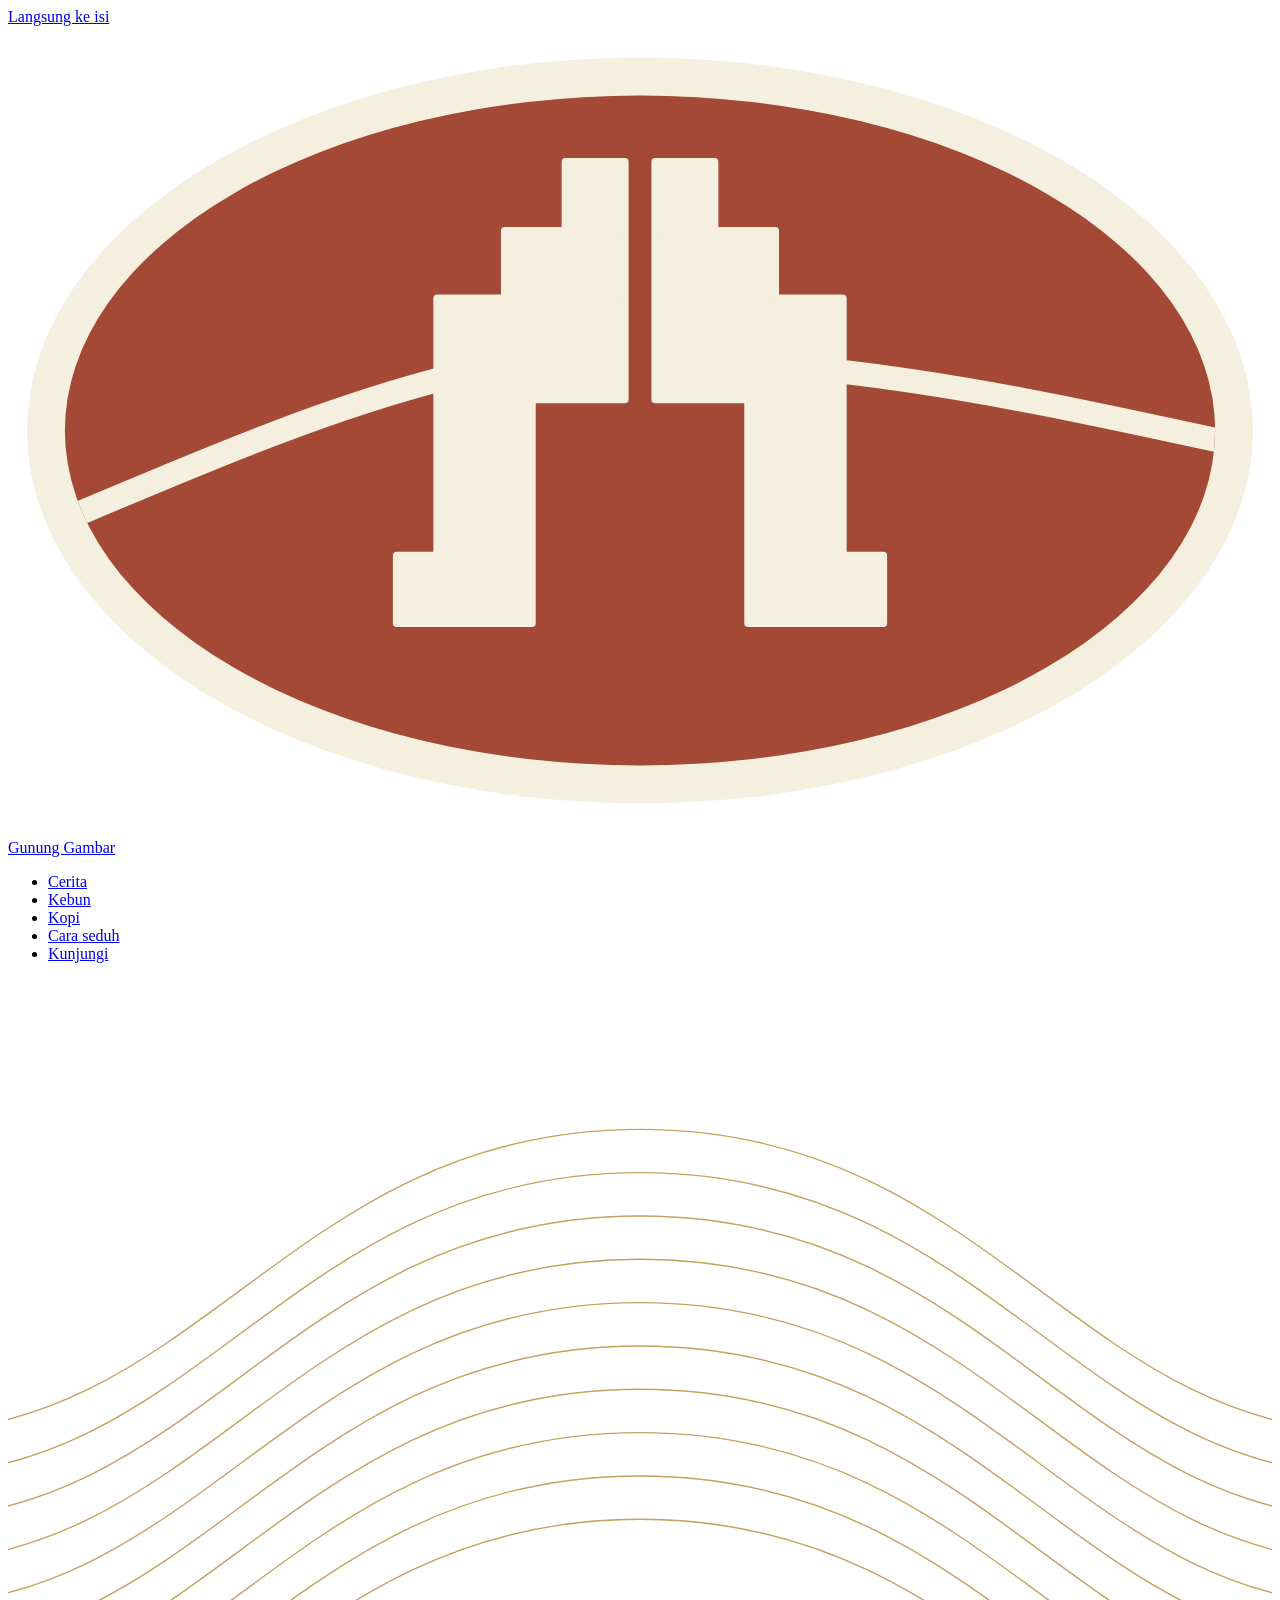
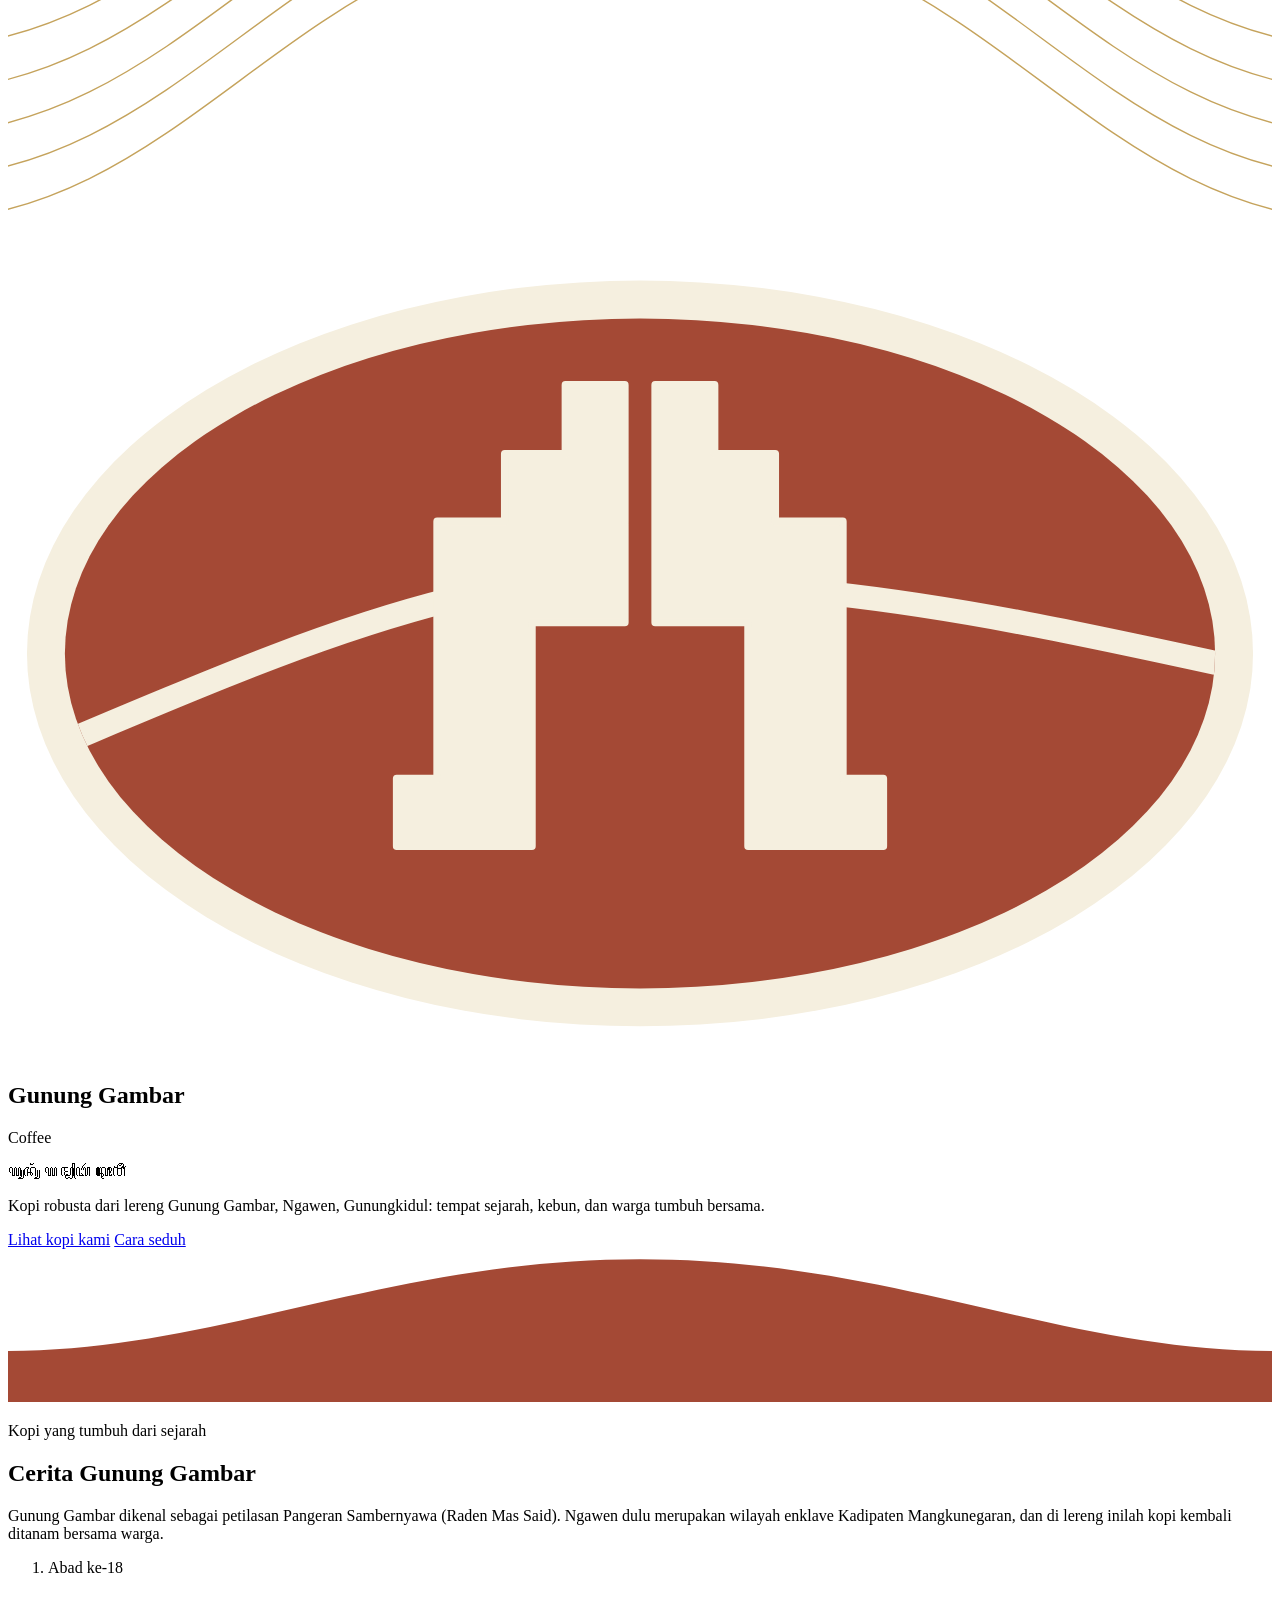
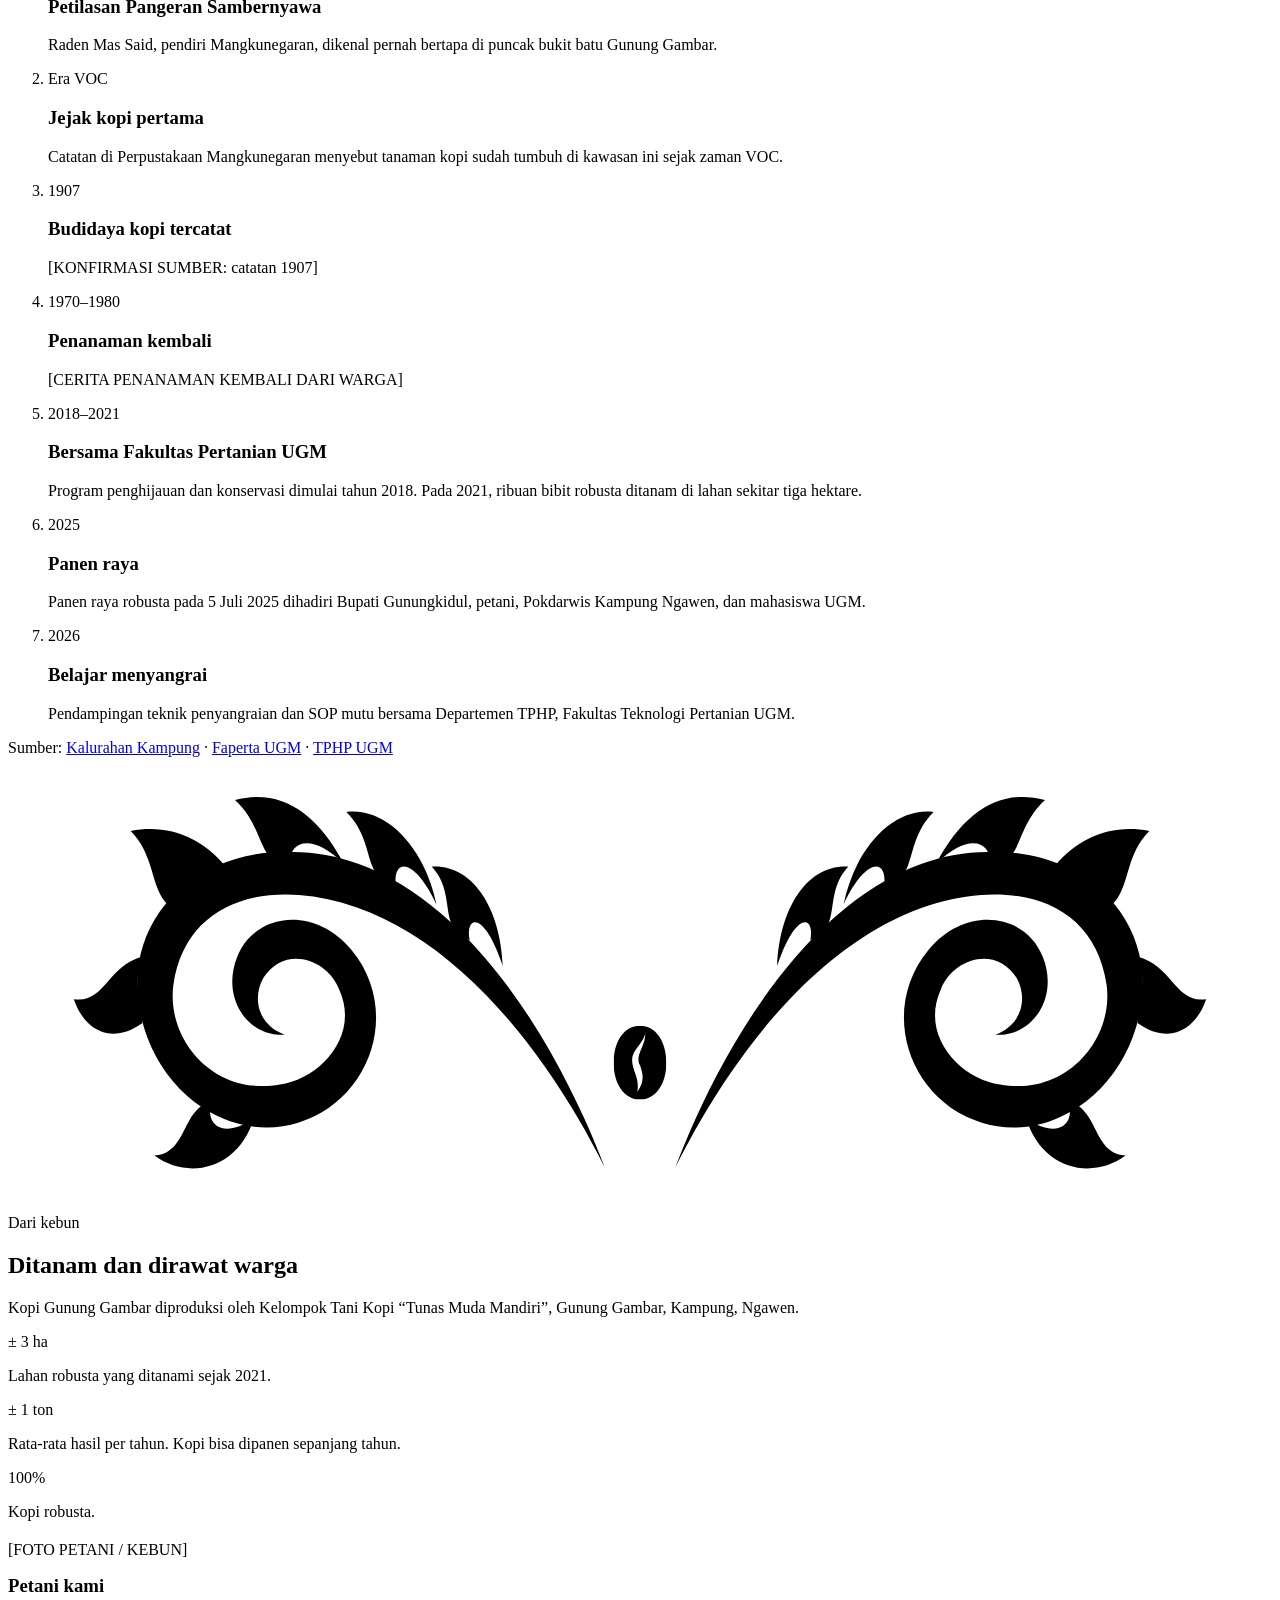
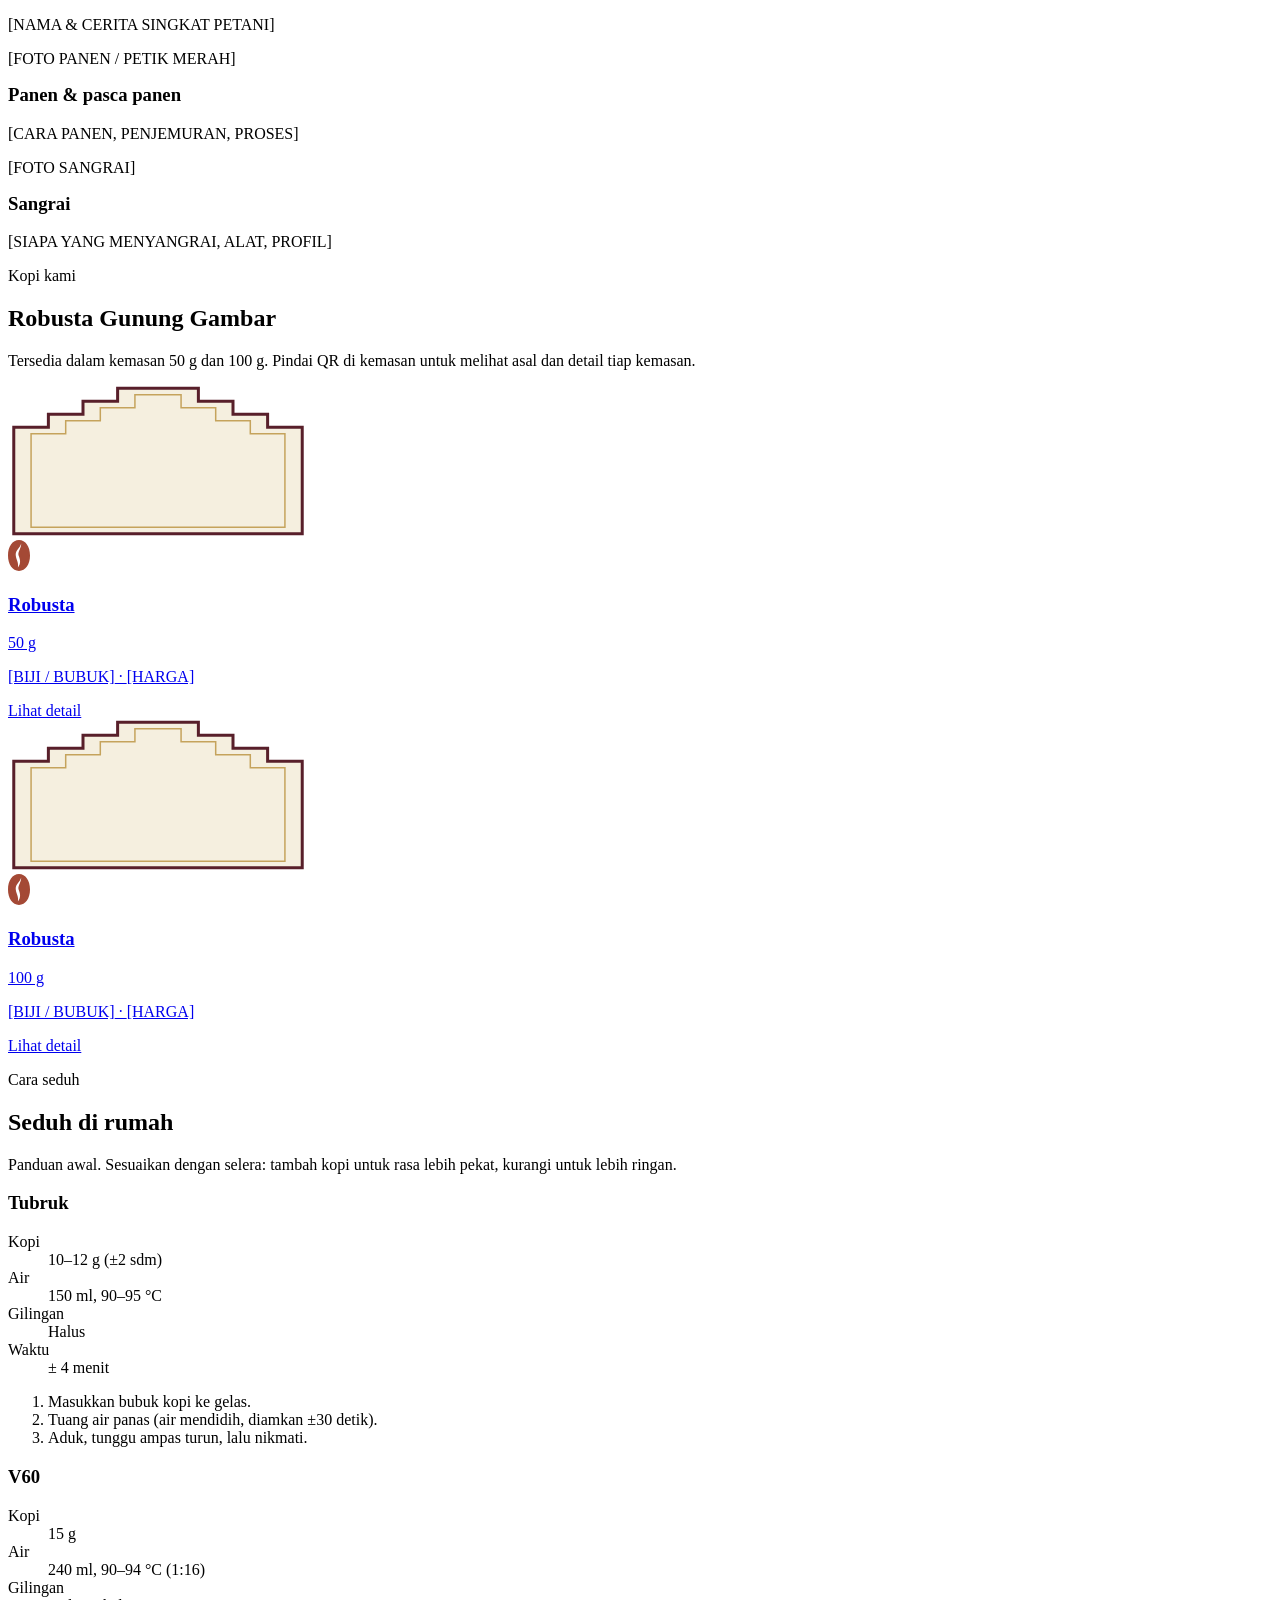
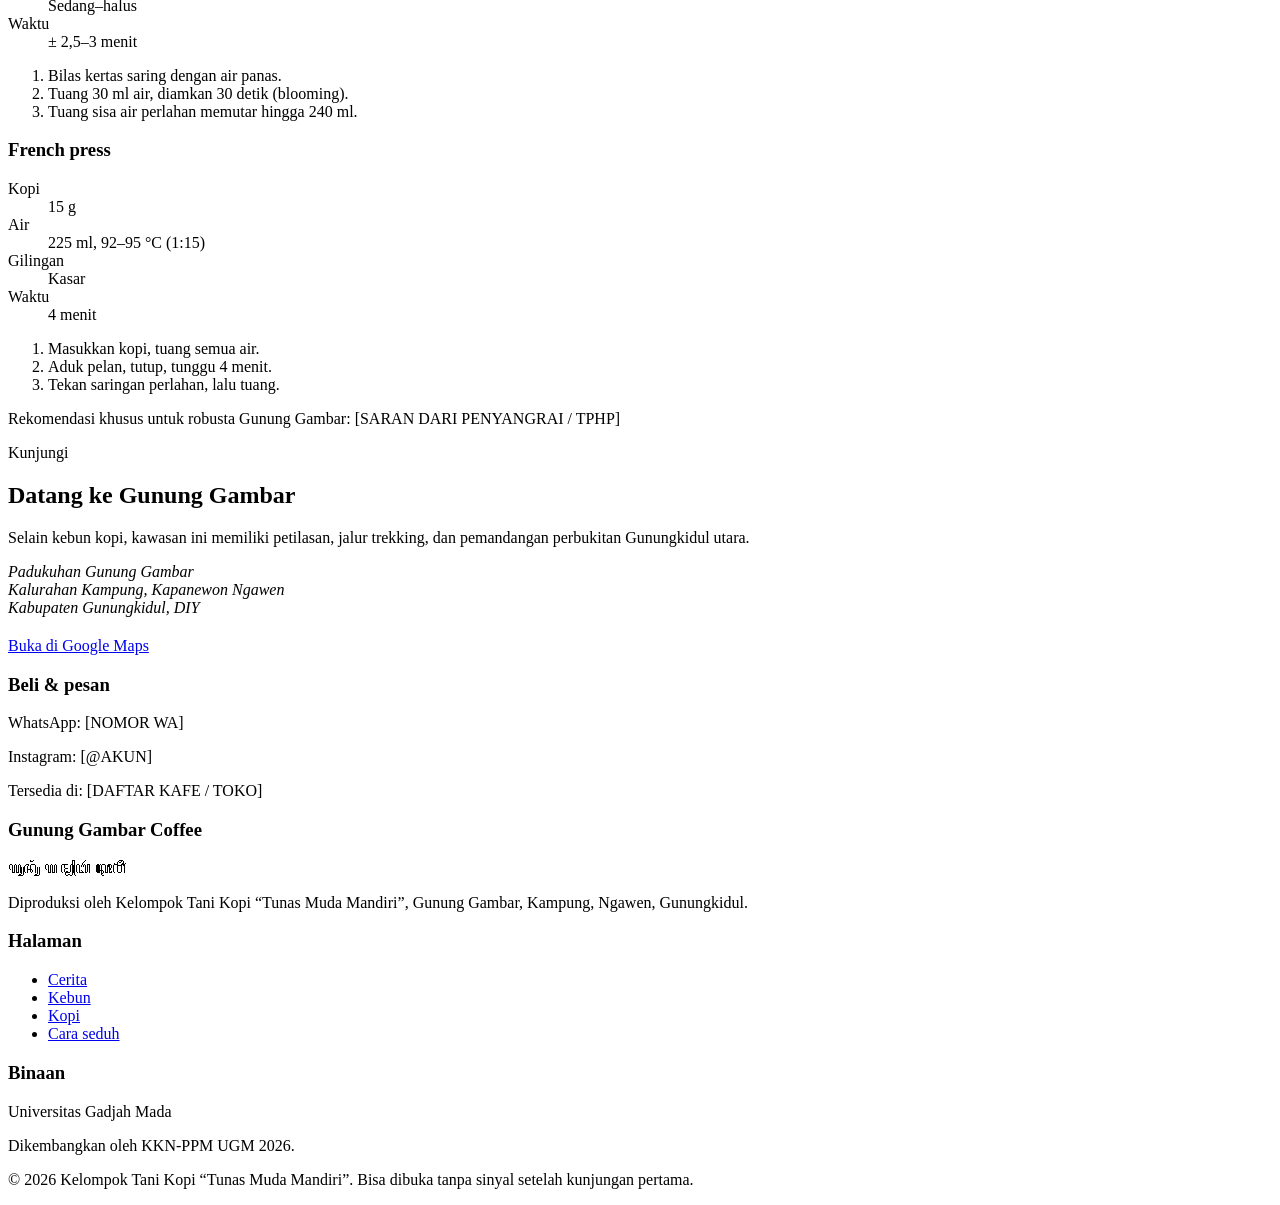
==== index.html @ d9d56305 "Add files via upload" ====
<!DOCTYPE html>
<html lang="id">
<head>
<meta charset="utf-8">
<meta name="viewport" content="width=device-width, initial-scale=1">
<title>Gunung Gambar Coffee — Robusta dari Ngawen, Gunungkidul</title>
<meta name="description" content="Kopi robusta Gunung Gambar dari Kalurahan Kampung, Ngawen, Gunungkidul. Cerita, asal kebun, dan cara seduh.">
<meta name="theme-color" content="#581F2A">
<link rel="manifest" href="manifest.webmanifest">
<link rel="preconnect" href="https://fonts.googleapis.com">
<link rel="preconnect" href="https://fonts.gstatic.com" crossorigin>
<link rel="stylesheet" href="https://fonts.googleapis.com/css2?family=Cormorant+Garamond:wght@500;600&amp;display=swap">
<link rel="stylesheet" href="https://fonts.googleapis.com/css2?family=Noto+Sans+Javanese&amp;display=swap&amp;text=%EA%A6%92%EA%A6%B8%EA%A6%A4%EA%A6%B8%EA%A6%81%20%EA%A6%92%EA%A6%A9%EA%A7%80%EA%A6%A7%EA%A6%82%20%EA%A6%8F%EA%A6%BA%EA%A6%B4%EA%A6%A5%EA%A6%B3%EA%A6%B6">
<link rel="stylesheet" href="assets/style.css">
</head>
<body>
<a class="lewati" href="#isi">Langsung ke isi</a>

<!-- Ikon & ornamen (dari file Figma "Gunung Gambar") -->
<svg width="0" height="0" style="position:absolute" aria-hidden="true">
  <defs>
    <clipPath id="klip-biji"><ellipse cx="100" cy="64" rx="91" ry="53"/></clipPath>
  </defs>
  <!-- Logo: biji kopi bata + dua gapura (Majapahit & Mataram) + siluet puncak -->
  <symbol id="logo" viewBox="0 0 200 128">
    <ellipse cx="100" cy="64" rx="97" ry="59" fill="var(--mark-halo,#F5EFDF)"/>
    <ellipse cx="100" cy="64" rx="91" ry="53" fill="#A44935"/>
    <g clip-path="url(#klip-biji)" fill="none" stroke="#F5EFDF" stroke-width="3.8" stroke-linecap="round">
      <path d="M2,81 C26,71 48,61 70,55.5"/>
      <path d="M130,54.5 C153,57 175,62 198,67"/>
    </g>
    <g fill="#F5EFDF" stroke="#F5EFDF" stroke-width="1.2" stroke-linejoin="round">
      <path d="M88.2,21.5H97.6V59.1H82.9V94.5H61.5V83.8H67.9V43.1H78.6V32.4H88.2Z"/>
      <path d="M111.8,21.5H102.4V59.1H117.1V94.5H138.5V83.8H132.1V43.1H121.4V32.4H111.8Z"/>
    </g>
  </symbol>
  <!-- Biji kopi kecil -->
  <symbol id="biji" viewBox="0 0 20 28">
    <path fill="currentColor" fill-rule="evenodd" d="M10 0C16 0 20 6 20 14C20 22 16 28 10 28C4 28 0 22 0 14C0 6 4 0 10 0ZM12 3C11 7 7 9 7 13C7 17 10 20 9 25C12 21 11 18 10 15C8 11 12 8 12 3Z"/>
  </symbol>
  <!-- Ornamen sulur (motif4), dipakai kiri & kanan -->
  <symbol id="sulur" viewBox="0 70 230 160">
    <path fill="currentColor" d="M226.6 219.8C206.8 167.6 166.3 102.8 111.4 100.1C73.6 97.4 46.6 122.6 49.3 154.1C52 188.3 82.6 211.7 110.5 202.7C138.4 193.7 149.2 159.5 130.3 137C115.9 119.9 93.4 123.5 87.1 139.7C80.8 155 90.7 170.3 105.1 169.4C95.2 165.8 92.5 155.9 97 147.8C105.1 135.2 121.3 140.6 125.8 152.3C133.9 170.3 117.7 186.5 103.3 188.3C78.1 192.8 60.1 171.2 62.8 150.5C66.4 125.3 86.2 114.5 110.5 116.3C157.3 119.9 198.7 164 226.6 219.8Z"/>
    <path fill="currentColor" d="M51.1 164.9C38.5 173.9 28.6 166.7 25 155.9C36.7 157.7 37.6 143.3 51.1 139.7C47.5 148.7 50.2 155.9 51.1 164.9Z"/>
    <path fill="currentColor" d="M89.8 116.3C80.8 99.2 66.4 88.4 46.6 92C57.4 102.8 52.9 117.2 64.6 122.6C66.4 111.8 77.2 109.1 89.8 116.3Z"/>
    <path fill="currentColor" d="M127.6 104.6C116.8 83.9 102.4 75.8 86.2 80.3C97.9 91.1 94.3 103.7 106.9 106.4C106 94.7 115.9 92.9 127.6 104.6Z"/>
    <path fill="currentColor" d="M162.7 119.9C158.2 98.3 143.8 83 128.5 84.8C140.2 96.5 133.9 110 147.4 113.6C145.6 102.8 153.7 101 162.7 119.9Z"/>
    <path fill="currentColor" d="M187.9 143.3C187 120.8 176.2 104.6 160.9 105.5C170.8 116.3 162.7 128.9 175.3 133.4C173.5 124.4 180.7 121.7 187.9 143.3Z"/>
    <path fill="currentColor" d="M93.4 200.9C88 219.8 69.1 225.2 55.6 215.3C68.2 214.4 65.5 198.2 77.2 194.6C74.5 204.5 82.6 209 93.4 200.9Z"/>
  </symbol>
  <!-- Bingkai gapura (frame "Label") -->
  <symbol id="gapura" viewBox="216 156 208 276" preserveAspectRatio="none">
    <path d="M220 428V232H244V208H268V184H292V160H348V184H372V208H396V232H420V428H220Z" fill="#F5EFDF" stroke="#581F2A" stroke-width="3" vector-effect="non-scaling-stroke"/>
    <path d="M232 416V244H256V220H280V196H304V172H336V196H360V220H384V244H408V416H232Z" fill="none" stroke="#C5A35C" stroke-width="1.5" vector-effect="non-scaling-stroke"/>
  </symbol>
  <!-- Tanaman kopi (new logo5) -->
  <symbol id="tanaman" viewBox="225 155 190 240">
    <g fill="none" stroke="#A44935" stroke-width="5.4" stroke-linecap="round" stroke-linejoin="round">
      <path d="M320 325.8C316.8 282.6 323.2 239.4 320 187.6"/>
      <path d="M304.9 211.4L320 223.2L335.1 211.4M301.6 266.4L320 279.4L338.4 266.4M309.2 244.8L320 252.4L330.8 244.8M309.2 304.2L320 311.8L330.8 304.2"/>
      <path d="M307 213.5C276.8 215.7 256.3 194.1 258.4 164.9C286.5 167.1 310.3 184.4 307 213.5ZM307 213.5C294.1 199.5 280 184.4 269.2 176.8"/>
      <path d="M333 213.5C330.8 185.4 352.4 167.1 381.6 164.9C383.7 193 364.3 215.7 333 213.5ZM333 213.5C345.9 199.5 360 184.4 370.8 176.8"/>
      <path d="M303.8 268.6C272.5 281.6 242.2 260 232.5 227.6C266 224.3 297.3 237.3 303.8 268.6ZM303.8 268.6C283.3 253.5 262.8 241.6 246.6 236.2"/>
      <path d="M336.2 268.6C342.7 237.3 372.9 225.4 407.5 228.6C396.7 261 367.5 281.6 336.2 268.6ZM336.2 268.6C356.7 253.5 377.2 242.7 393.4 237.3"/>
      <path d="M320 326C320 355 344 374 365 357C388 338 374 310 354 315C340 319 341 337 354 335"/>
    </g>
    <g fill="none" stroke="#581F2A" stroke-width="5.4">
      <circle cx="300.6" cy="237.3" r="10.8"/><circle cx="339.4" cy="237.3" r="10.8"/><circle cx="299.5" cy="296.7" r="11.9"/><circle cx="340.5" cy="296.7" r="11.9"/>
    </g>
    <path d="M327 350C301 352 287 368 284 386C302 377 325 381 332 365C320 371 315 361 327 350Z" fill="#A44935"/>
  </symbol>
</svg>

<header class="kepala">
  <div class="wadah">
    <a class="merek" href="#beranda" aria-label="Gunung Gambar Coffee, ke beranda">
      <svg viewBox="0 0 200 128" aria-hidden="true"><use href="#logo"/></svg>
      <span>Gunung Gambar</span>
    </a>
    <nav aria-label="Menu utama">
      <ul class="menu">
        <li><a href="#cerita">Cerita</a></li>
        <li><a href="#kebun">Kebun</a></li>
        <li><a href="#kopi">Kopi</a></li>
        <li><a href="#seduh">Cara seduh</a></li>
        <li><a href="#kunjungi">Kunjungi</a></li>
      </ul>
    </nav>
  </div>
</header>

<main id="isi">

<!-- ================= BERANDA ================= -->
<section class="hero" id="beranda" aria-labelledby="judul-utama">
  <svg class="kontur" viewBox="0 0 496 340" preserveAspectRatio="none" aria-hidden="true">
    <g fill="none" stroke="#C5A35C" stroke-width="1.4" stroke-linecap="round" vector-effect="non-scaling-stroke">
      <path d="M-40 178C76 178 111 59 248 59C385 59 420 178 536 178" vector-effect="non-scaling-stroke"/>
      <path d="M-40 195C76 195 111 76 248 76C385 76 420 195 536 195" vector-effect="non-scaling-stroke"/>
      <path d="M-40 212C76 212 111 93 248 93C385 93 420 212 536 212" vector-effect="non-scaling-stroke"/>
      <path d="M-40 229C76 229 111 110 248 110C385 110 420 229 536 229" vector-effect="non-scaling-stroke"/>
      <path d="M-40 246C76 246 111 127 248 127C385 127 420 246 536 246" vector-effect="non-scaling-stroke"/>
      <path d="M-40 263C76 263 111 144 248 144C385 144 420 263 536 263" vector-effect="non-scaling-stroke"/>
      <path d="M-40 280C76 280 111 161 248 161C385 161 420 280 536 280" vector-effect="non-scaling-stroke"/>
      <path d="M-40 297C76 297 111 178 248 178C385 178 420 297 536 297" vector-effect="non-scaling-stroke"/>
      <path d="M-40 314C76 314 111 195 248 195C385 195 420 314 536 314" vector-effect="non-scaling-stroke"/>
      <path d="M-40 331C76 331 111 212 248 212C385 212 420 331 536 331" vector-effect="non-scaling-stroke"/>
    </g>
  </svg>
  <div class="wadah">
    <svg class="logo-besar" viewBox="0 0 200 128" role="img" aria-label="Logo Gunung Gambar: biji kopi dengan dua gapura"><use href="#logo"/></svg>
    <h1 id="judul-utama">Gunung Gambar</h1>
    <p class="sub">Coffee</p>
    <p class="aksara" lang="jv">ꦒꦸꦤꦸꦁ ꦒꦩ꧀ꦧꦂ ꦏꦺꦴꦥ꦳ꦶ</p>
    <p class="tagline">Kopi robusta dari lereng Gunung Gambar, Ngawen, Gunungkidul: tempat sejarah, kebun, dan warga tumbuh bersama.</p>
    <div class="tombol-baris">
      <a class="tombol utama" href="#kopi">Lihat kopi kami</a>
      <a class="tombol garis" href="#seduh">Cara seduh</a>
    </div>
  </div>
  <svg class="bukit" viewBox="0 0 496 60" preserveAspectRatio="none" aria-hidden="true"><path d="M0 60V40C82 40 150 4 248 4C346 4 414 40 496 40V60Z" fill="#A44935"/></svg>
</section>
<div class="pita-bata" aria-hidden="true"></div>

<!-- ================= CERITA ================= -->
<section class="bagian" id="cerita" aria-labelledby="judul-cerita">
  <div class="wadah">
    <div class="pembuka">
      <p class="label-kecil">Kopi yang tumbuh dari sejarah</p>
      <h2 id="judul-cerita">Cerita Gunung Gambar</h2>
      <p>Gunung Gambar dikenal sebagai petilasan Pangeran Sambernyawa (Raden Mas Said). Ngawen dulu merupakan wilayah enklave Kadipaten Mangkunegaran, dan di lereng inilah kopi kembali ditanam bersama warga.</p>
    </div>
    <ol class="linimasa">
      <li>
        <span class="tahun">Abad ke-18</span>
        <div><h3>Petilasan Pangeran Sambernyawa</h3>
        <p>Raden Mas Said, pendiri Mangkunegaran, dikenal pernah bertapa di puncak bukit batu Gunung Gambar.</p></div>
      </li>
      <li>
        <span class="tahun">Era VOC</span>
        <div><h3>Jejak kopi pertama</h3>
        <p>Catatan di Perpustakaan Mangkunegaran menyebut tanaman kopi sudah tumbuh di kawasan ini sejak zaman VOC.</p></div>
      </li>
      <li>
        <span class="tahun">1907</span>
        <div><h3>Budidaya kopi tercatat</h3>
        <p><span class="isian">[KONFIRMASI SUMBER: catatan 1907]</span></p></div>
      </li>
      <li>
        <span class="tahun">1970–1980</span>
        <div><h3>Penanaman kembali</h3>
        <p><span class="isian">[CERITA PENANAMAN KEMBALI DARI WARGA]</span></p></div>
      </li>
      <li>
        <span class="tahun">2018–2021</span>
        <div><h3>Bersama Fakultas Pertanian UGM</h3>
        <p>Program penghijauan dan konservasi dimulai tahun 2018. Pada 2021, ribuan bibit robusta ditanam di lahan sekitar tiga hektare.</p></div>
      </li>
      <li>
        <span class="tahun">2025</span>
        <div><h3>Panen raya</h3>
        <p>Panen raya robusta pada 5 Juli 2025 dihadiri Bupati Gunungkidul, petani, Pokdarwis Kampung Ngawen, dan mahasiswa UGM.</p></div>
      </li>
      <li>
        <span class="tahun">2026</span>
        <div><h3>Belajar menyangrai</h3>
        <p>Pendampingan teknik penyangraian dan SOP mutu bersama Departemen TPHP, Fakultas Teknologi Pertanian UGM.</p></div>
      </li>
    </ol>
    <p class="sumber">Sumber: <a href="https://desakampung.gunungkidulkab.go.id/first/artikel/1937">Kalurahan Kampung</a> · <a href="https://web.faperta.ugm.ac.id/panen-raya-kopi-robusta-di-gunung-gambar-wujud-nyata-kolaborasi-faperta-ugm-dan-masyarakat/">Faperta UGM</a> · <a href="https://tphp.ugm.ac.id/2026/11/09/tphp-ugm-dampingi-masyarakat-gunung-gambar-optimalkan-mutu-kopi-robusta-melalui-teknik-penyangraian/">TPHP UGM</a></p>
  </div>
</section>

<!-- ================= KEBUN ================= -->
<section class="bagian gelap" id="kebun" aria-labelledby="judul-kebun">
  <div class="wadah">
    <svg class="ornamen tengah" viewBox="0 0 480 160" aria-hidden="true">
      <use href="#sulur" x="0" y="0" width="230" height="160"/>
      <use href="#sulur" transform="translate(480 0) scale(-1 1)" x="0" y="0" width="230" height="160"/>
      <use href="#biji" x="230" y="96" width="20" height="28"/>
    </svg>
    <div class="pembuka">
      <p class="label-kecil">Dari kebun</p>
      <h2 id="judul-kebun">Ditanam dan dirawat warga</h2>
      <p>Kopi Gunung Gambar diproduksi oleh Kelompok Tani Kopi “Tunas Muda Mandiri”, Gunung Gambar, Kampung, Ngawen.</p>
    </div>
    <div class="kisi">
      <div class="kartu">
        <div class="angka">± 3 ha</div>
        <p>Lahan robusta yang ditanami sejak 2021.</p>
      </div>
      <div class="kartu">
        <div class="angka">± 1 ton</div>
        <p>Rata-rata hasil per tahun. Kopi bisa dipanen sepanjang tahun.</p>
      </div>
      <div class="kartu">
        <div class="angka">100%</div>
        <p>Kopi robusta.</p>
      </div>
    </div>
    <div class="kisi" style="margin-top:1.25rem">
      <div class="kartu">
        <div class="foto-kosong">[FOTO PETANI / KEBUN]</div>
        <h3 style="margin-top:1rem">Petani kami</h3>
        <p><span class="isian">[NAMA &amp; CERITA SINGKAT PETANI]</span></p>
      </div>
      <div class="kartu">
        <div class="foto-kosong">[FOTO PANEN / PETIK MERAH]</div>
        <h3 style="margin-top:1rem">Panen &amp; pasca panen</h3>
        <p><span class="isian">[CARA PANEN, PENJEMURAN, PROSES]</span></p>
      </div>
      <div class="kartu">
        <div class="foto-kosong">[FOTO SANGRAI]</div>
        <h3 style="margin-top:1rem">Sangrai</h3>
        <p><span class="isian">[SIAPA YANG MENYANGRAI, ALAT, PROFIL]</span></p>
      </div>
    </div>
  </div>
</section>

<!-- ================= KOPI ================= -->
<section class="bagian" id="kopi" aria-labelledby="judul-kopi">
  <div class="wadah">
    <div class="pembuka">
      <p class="label-kecil">Kopi kami</p>
      <h2 id="judul-kopi">Robusta Gunung Gambar</h2>
      <p>Tersedia dalam kemasan 50 g dan 100 g. Pindai QR di kemasan untuk melihat asal dan detail tiap kemasan.</p>
    </div>
    <div class="produk-kisi">
      <a class="produk" href="produk.html#robusta-50g">
        <svg class="bingkai" aria-hidden="true"><use href="#gapura" width="100%" height="100%"/></svg>
        <div style="position:relative">
          <svg viewBox="0 0 20 28" width="22" height="31" style="margin:0 auto;color:#A44935" aria-hidden="true"><use href="#biji"/></svg>
          <h3>Robusta</h3>
          <div class="berat">50 g</div>
          <p class="ket"><span class="isian">[BIJI / BUBUK]</span> · <span class="isian">[HARGA]</span></p>
          <span class="tombol bata">Lihat detail</span>
        </div>
      </a>
      <a class="produk" href="produk.html#robusta-100g">
        <svg class="bingkai" aria-hidden="true"><use href="#gapura" width="100%" height="100%"/></svg>
        <div style="position:relative">
          <svg viewBox="0 0 20 28" width="22" height="31" style="margin:0 auto;color:#A44935" aria-hidden="true"><use href="#biji"/></svg>
          <h3>Robusta</h3>
          <div class="berat">100 g</div>
          <p class="ket"><span class="isian">[BIJI / BUBUK]</span> · <span class="isian">[HARGA]</span></p>
          <span class="tombol bata">Lihat detail</span>
        </div>
      </a>
    </div>
  </div>
</section>
<div class="pita-bata" aria-hidden="true"></div>

<!-- ================= CARA SEDUH ================= -->
<section class="bagian gelap" id="seduh" aria-labelledby="judul-seduh">
  <div class="wadah">
    <div class="pembuka">
      <p class="label-kecil">Cara seduh</p>
      <h2 id="judul-seduh">Seduh di rumah</h2>
      <p>Panduan awal. Sesuaikan dengan selera: tambah kopi untuk rasa lebih pekat, kurangi untuk lebih ringan.</p>
    </div>
    <div class="seduh">
      <article class="kartu">
        <h3>Tubruk</h3>
        <dl class="resep"><dt>Kopi</dt><dd>10–12 g (±2 sdm)</dd><dt>Air</dt><dd>150 ml, 90–95 °C</dd><dt>Gilingan</dt><dd>Halus</dd><dt>Waktu</dt><dd>± 4 menit</dd></dl>
        <ol><li>Masukkan bubuk kopi ke gelas.</li><li>Tuang air panas (air mendidih, diamkan ±30 detik).</li><li>Aduk, tunggu ampas turun, lalu nikmati.</li></ol>
      </article>
      <article class="kartu">
        <h3>V60</h3>
        <dl class="resep"><dt>Kopi</dt><dd>15 g</dd><dt>Air</dt><dd>240 ml, 90–94 °C (1:16)</dd><dt>Gilingan</dt><dd>Sedang–halus</dd><dt>Waktu</dt><dd>± 2,5–3 menit</dd></dl>
        <ol><li>Bilas kertas saring dengan air panas.</li><li>Tuang 30 ml air, diamkan 30 detik (blooming).</li><li>Tuang sisa air perlahan memutar hingga 240 ml.</li></ol>
      </article>
      <article class="kartu">
        <h3>French press</h3>
        <dl class="resep"><dt>Kopi</dt><dd>15 g</dd><dt>Air</dt><dd>225 ml, 92–95 °C (1:15)</dd><dt>Gilingan</dt><dd>Kasar</dd><dt>Waktu</dt><dd>4 menit</dd></dl>
        <ol><li>Masukkan kopi, tuang semua air.</li><li>Aduk pelan, tutup, tunggu 4 menit.</li><li>Tekan saringan perlahan, lalu tuang.</li></ol>
      </article>
    </div>
    <p class="catatan">Rekomendasi khusus untuk robusta Gunung Gambar: <span class="isian">[SARAN DARI PENYANGRAI / TPHP]</span></p>
  </div>
</section>

<!-- ================= KUNJUNGI ================= -->
<section class="bagian krem2" id="kunjungi" aria-labelledby="judul-kunjungi">
  <div class="wadah dua-kolom">
    <div>
      <p class="label-kecil">Kunjungi</p>
      <h2 id="judul-kunjungi">Datang ke Gunung Gambar</h2>
      <p>Selain kebun kopi, kawasan ini memiliki petilasan, jalur trekking, dan pemandangan perbukitan Gunungkidul utara.</p>
      <address class="alamat">
        Padukuhan Gunung Gambar<br>
        Kalurahan Kampung, Kapanewon Ngawen<br>
        Kabupaten Gunungkidul, DIY
      </address>
      <p style="margin-top:1.25rem"><a class="tombol bata" href="https://www.google.com/maps/search/?api=1&amp;query=-7.821304,110.671714">Buka di Google Maps</a></p>
    </div>
    <div class="kartu">
      <h3>Beli &amp; pesan</h3>
      <p>WhatsApp: <span class="isian">[NOMOR WA]</span></p>
      <p>Instagram: <span class="isian">[@AKUN]</span></p>
      <p>Tersedia di: <span class="isian">[DAFTAR KAFE / TOKO]</span></p>
    </div>
  </div>
</section>

</main>

<footer class="kaki">
  <div class="wadah">
    <div>
      <h3>Gunung Gambar Coffee</h3>
      <p class="aksara" lang="jv" style="font-size:1rem;margin:0">ꦒꦸꦤꦸꦁ ꦒꦩ꧀ꦧꦂ ꦏꦺꦴꦥ꦳ꦶ</p>
      <p>Diproduksi oleh Kelompok Tani Kopi “Tunas Muda Mandiri”, Gunung Gambar, Kampung, Ngawen, Gunungkidul.</p>
    </div>
    <div>
      <h3>Halaman</h3>
      <ul>
        <li><a href="#cerita">Cerita</a></li>
        <li><a href="#kebun">Kebun</a></li>
        <li><a href="#kopi">Kopi</a></li>
        <li><a href="#seduh">Cara seduh</a></li>
      </ul>
    </div>
    <div>
      <h3>Binaan</h3>
      <p>Universitas Gadjah Mada</p>
      <p>Dikembangkan oleh KKN-PPM UGM 2026.</p>
    </div>
    <p class="bawah">© 2026 Kelompok Tani Kopi “Tunas Muda Mandiri”. Bisa dibuka tanpa sinyal setelah kunjungan pertama.</p>
  </div>
</footer>

<script src="assets/app.js" defer></script>
</body>
</html>
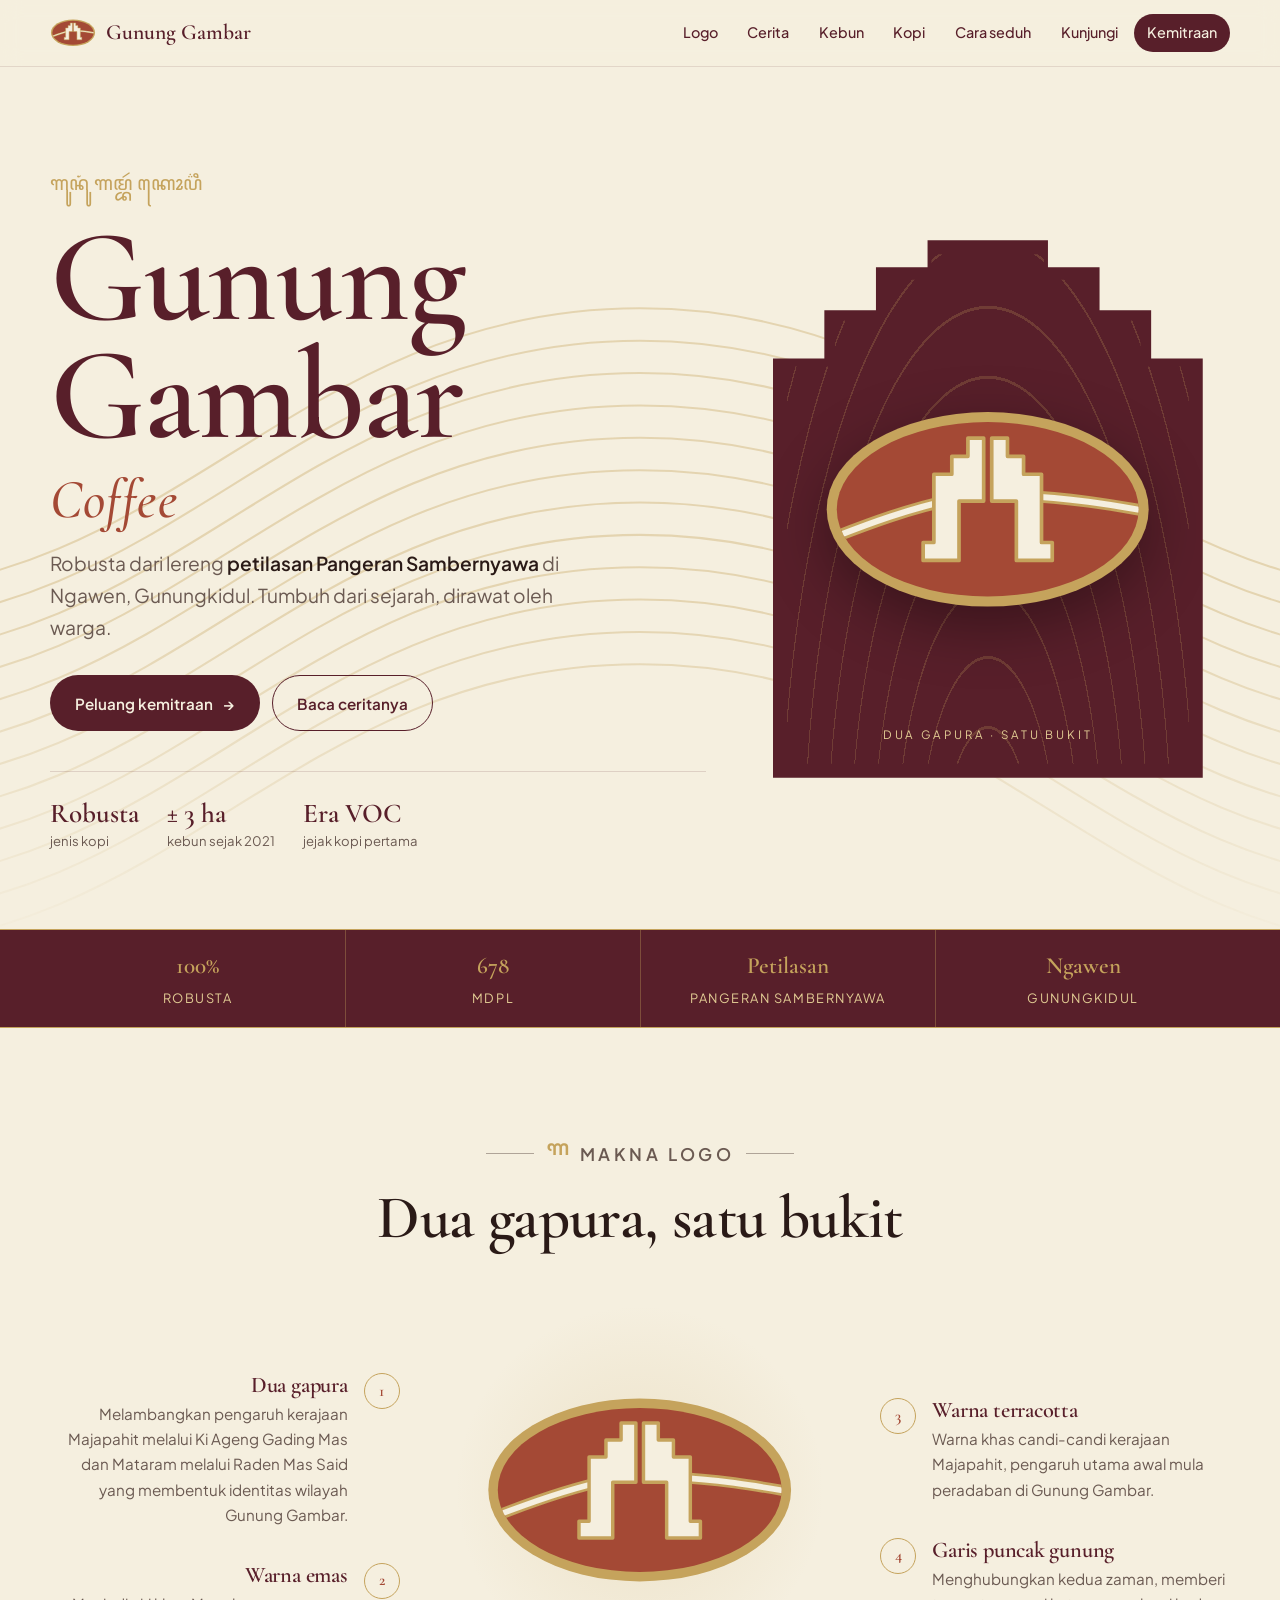
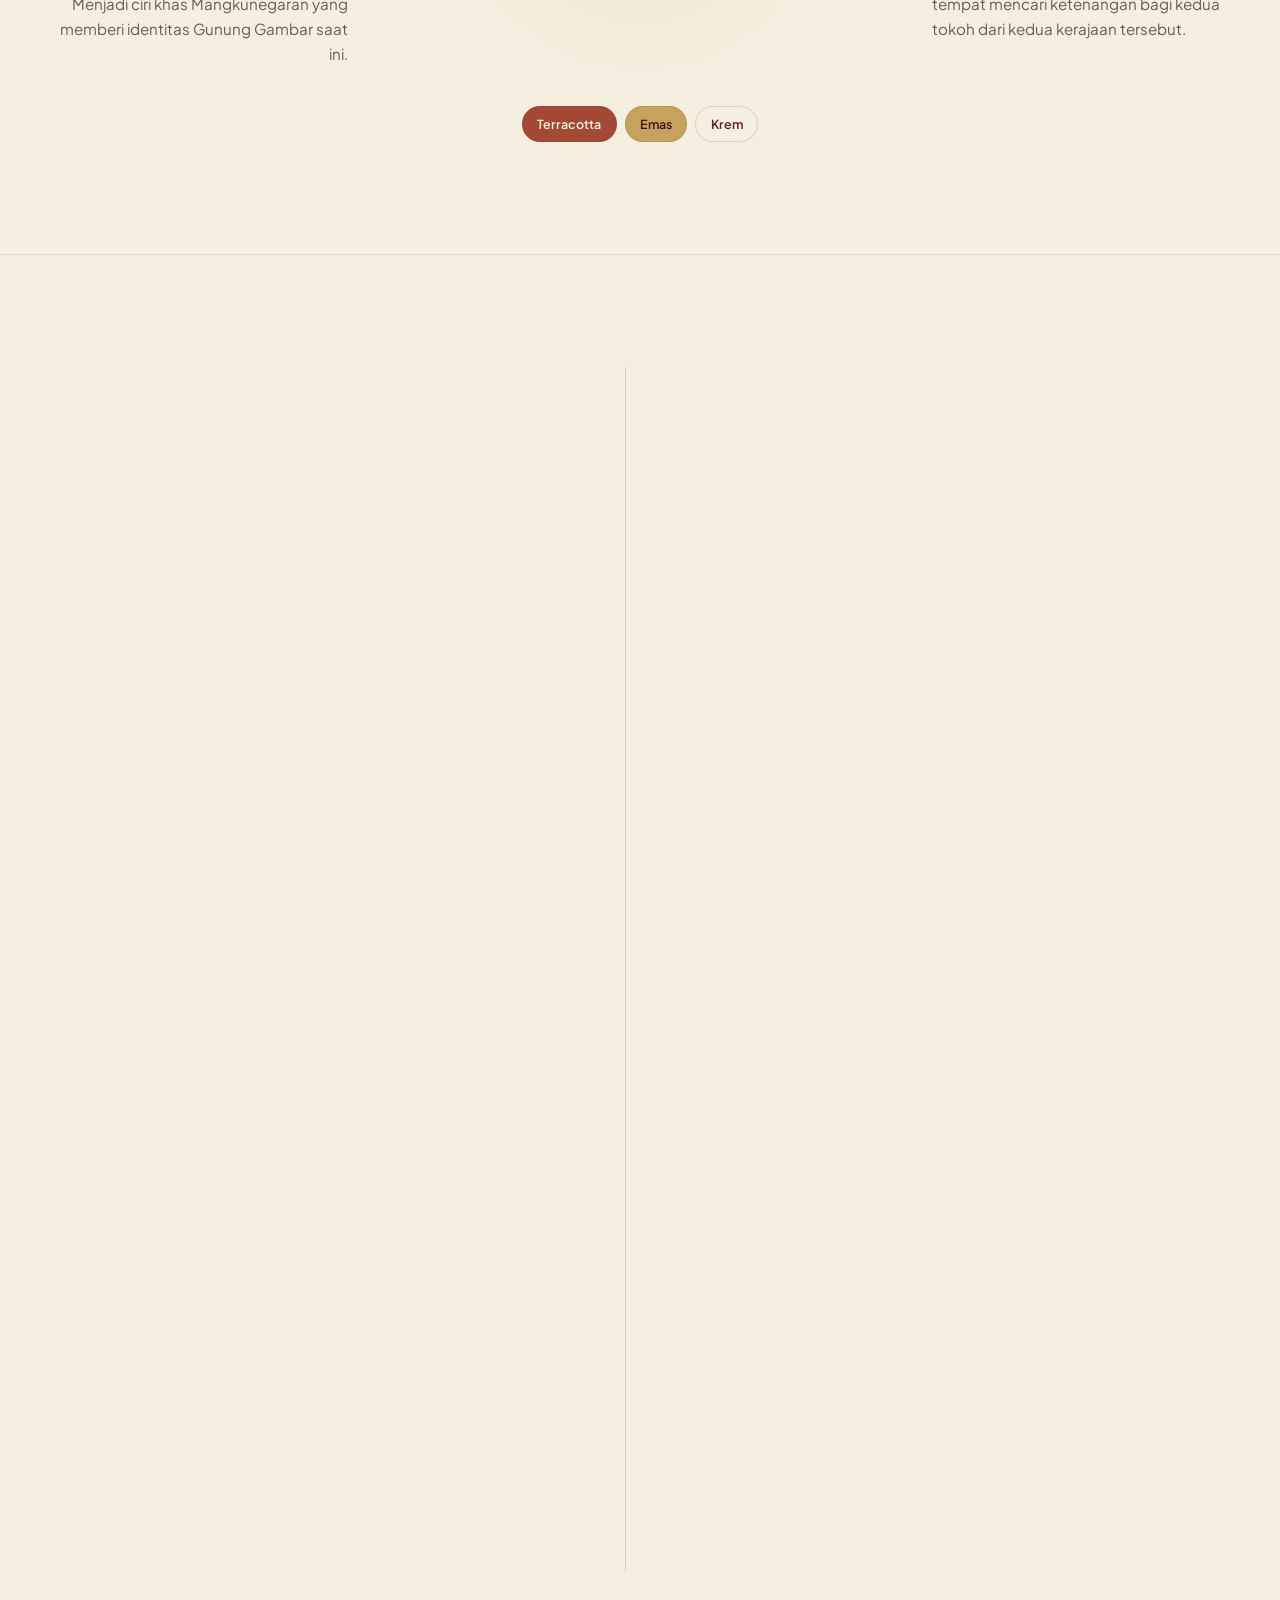
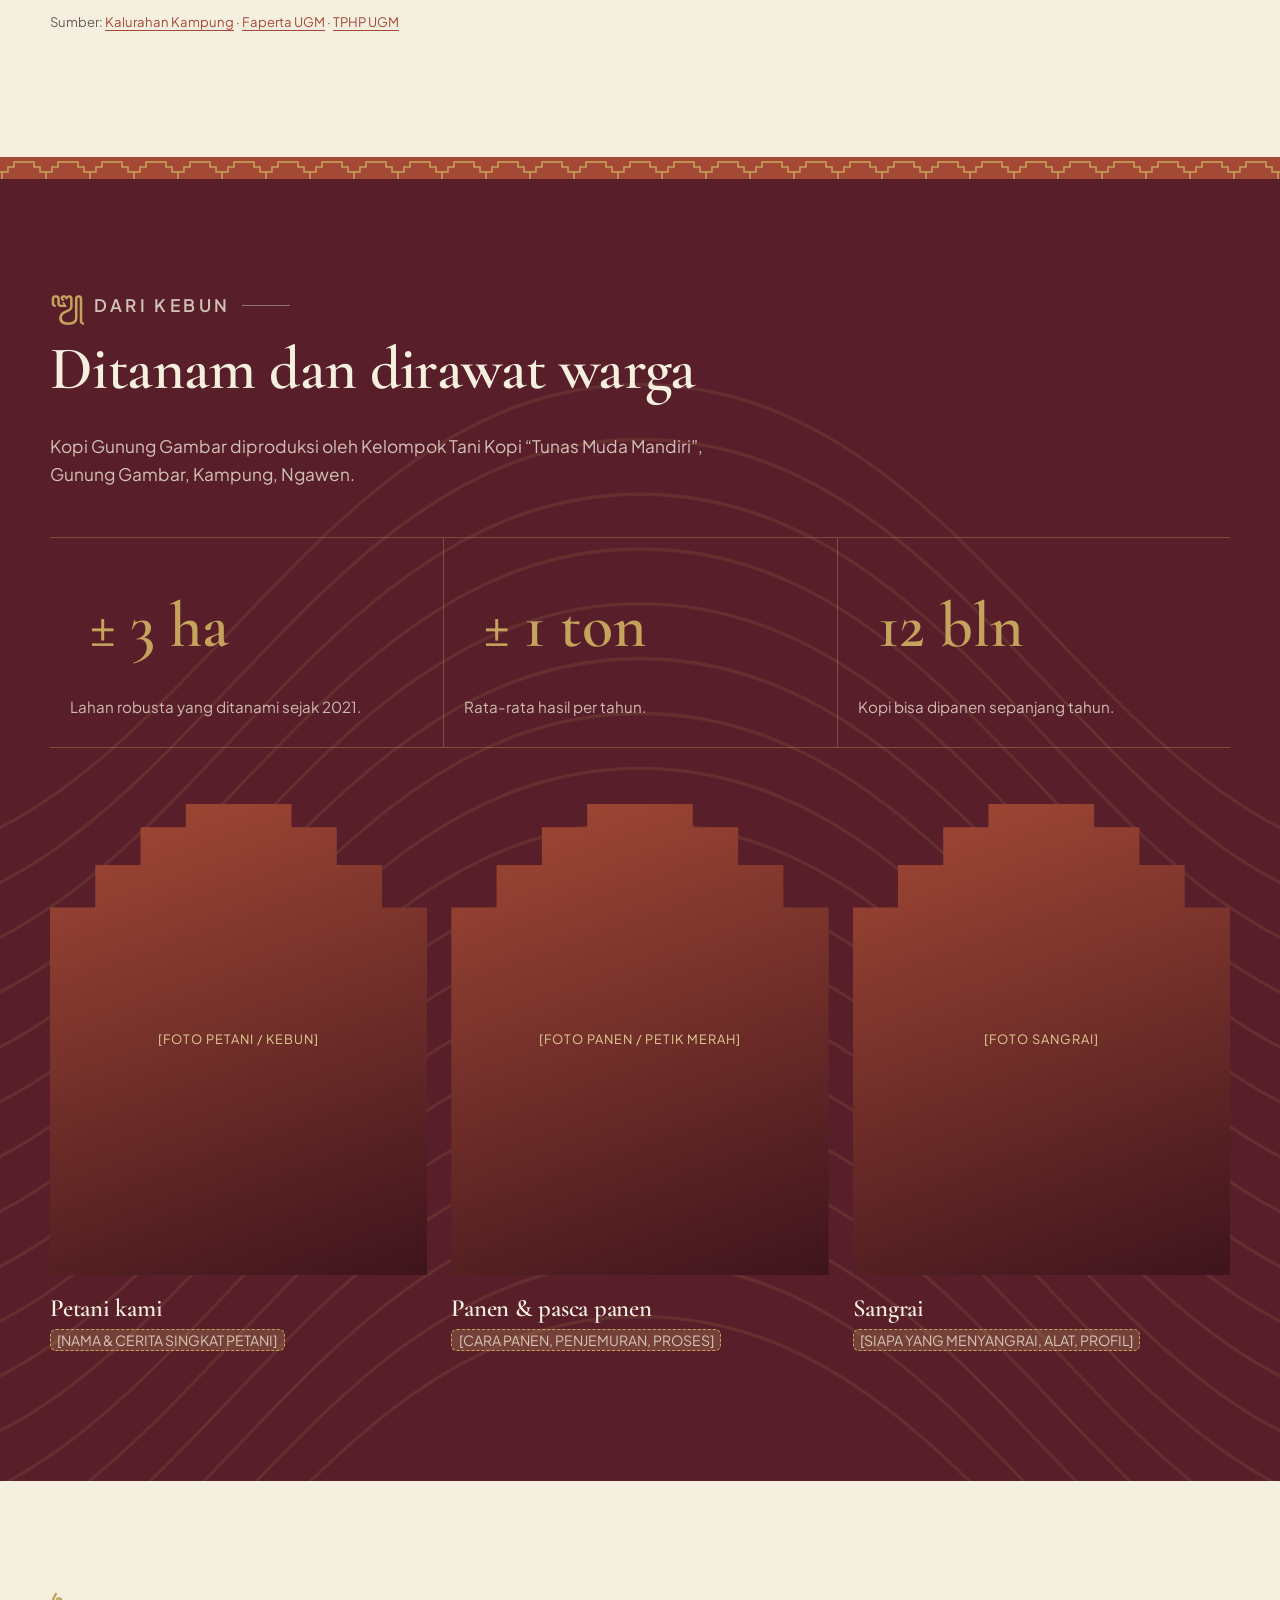
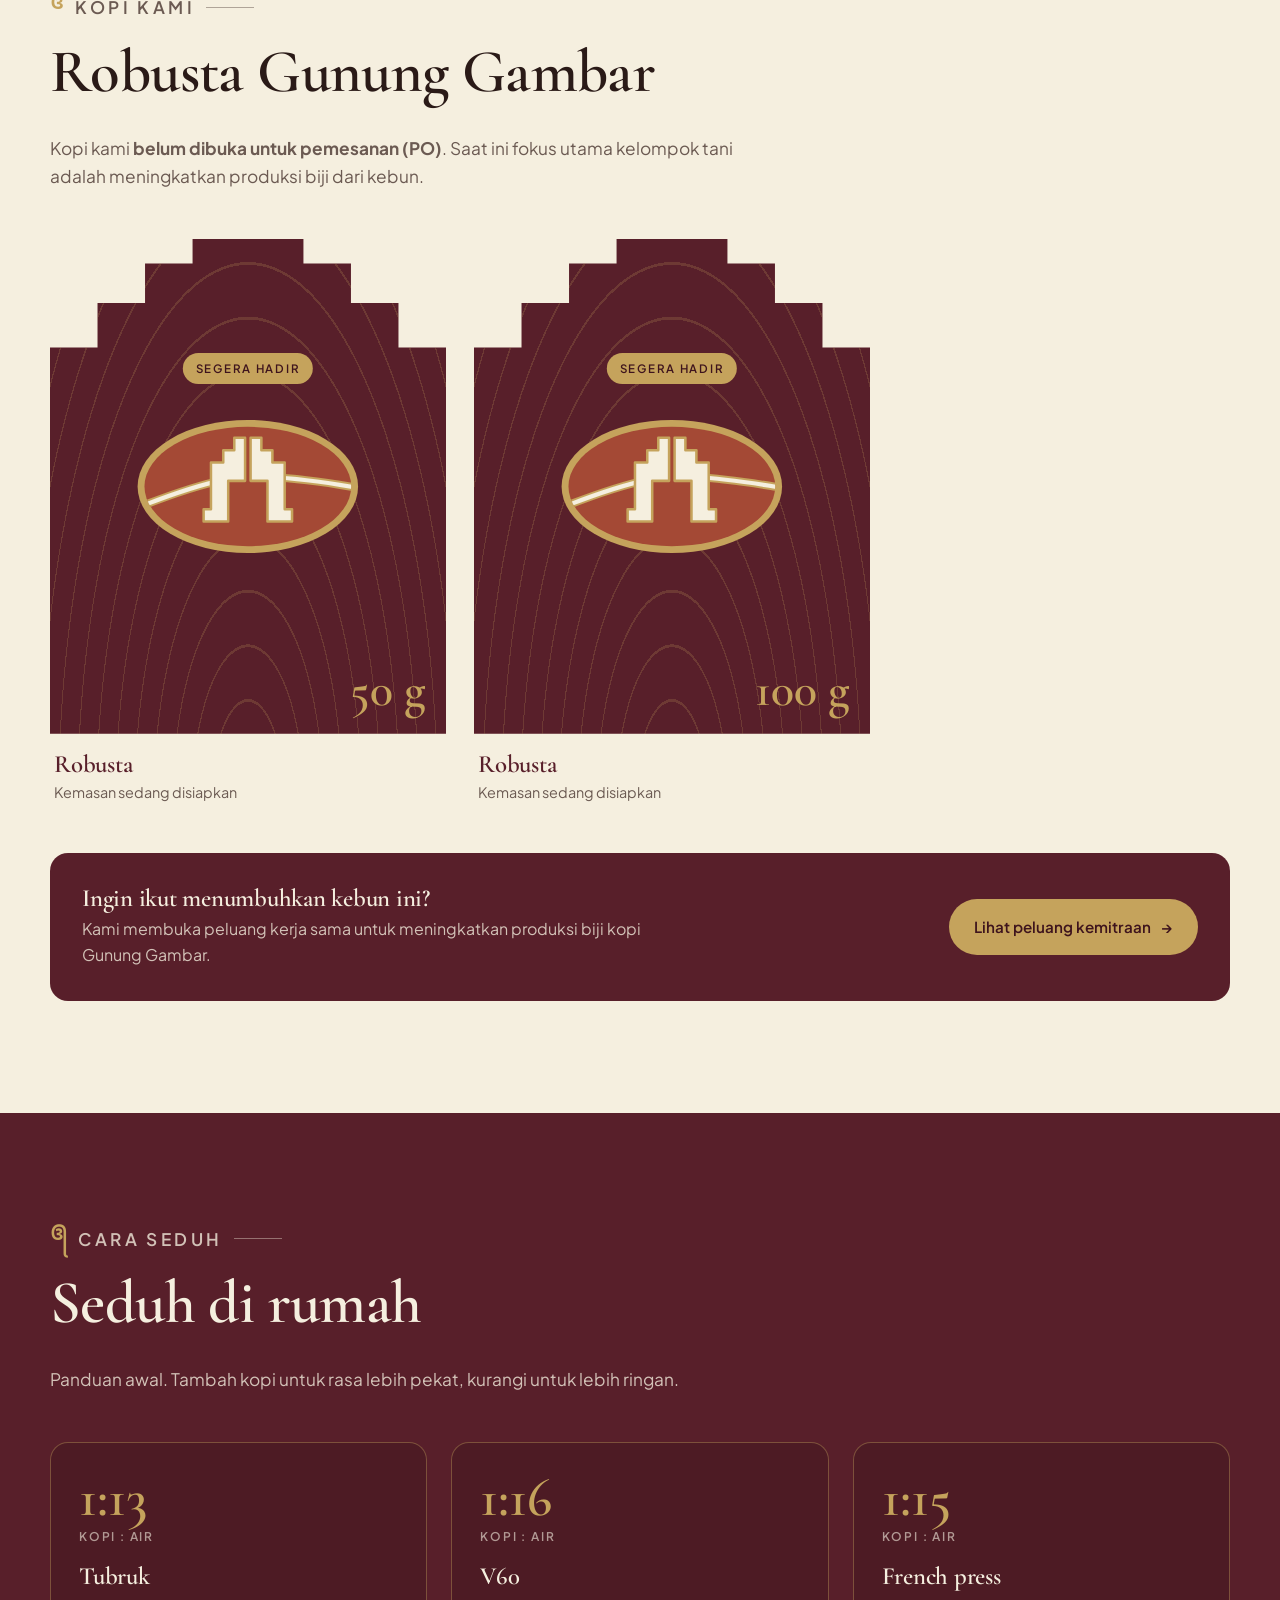
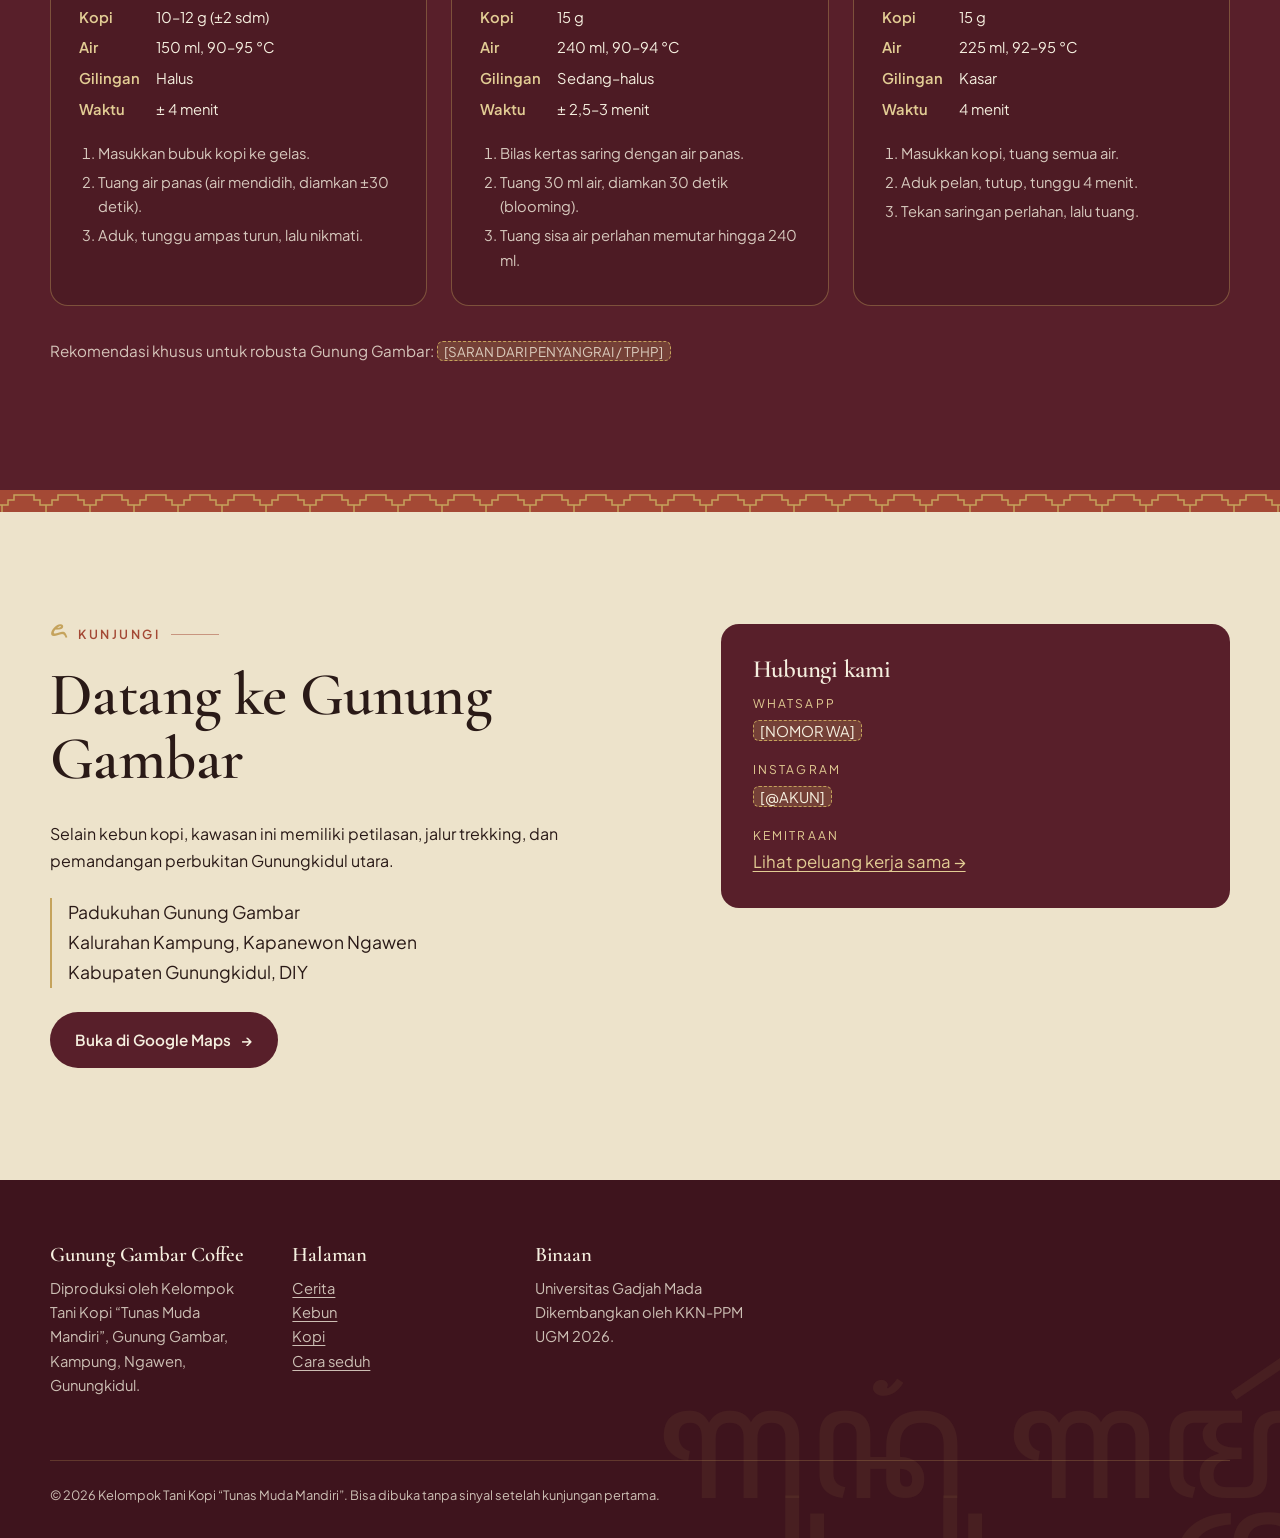
==== commit c8a45ca6: "changes" ====
--- a/index.html
+++ b/index.html
@@ -7,67 +7,29 @@
 <meta name="description" content="Kopi robusta Gunung Gambar dari Kalurahan Kampung, Ngawen, Gunungkidul. Cerita, asal kebun, dan cara seduh.">
 <meta name="theme-color" content="#581F2A">
 <link rel="manifest" href="manifest.webmanifest">
+<link rel="icon" href="assets/ikon.svg" type="image/svg+xml">
 <link rel="preconnect" href="https://fonts.googleapis.com">
 <link rel="preconnect" href="https://fonts.gstatic.com" crossorigin>
-<link rel="stylesheet" href="https://fonts.googleapis.com/css2?family=Cormorant+Garamond:wght@500;600&amp;display=swap">
-<link rel="stylesheet" href="https://fonts.googleapis.com/css2?family=Noto+Sans+Javanese&amp;display=swap&amp;text=%EA%A6%92%EA%A6%B8%EA%A6%A4%EA%A6%B8%EA%A6%81%20%EA%A6%92%EA%A6%A9%EA%A7%80%EA%A6%A7%EA%A6%82%20%EA%A6%8F%EA%A6%BA%EA%A6%B4%EA%A6%A5%EA%A6%B3%EA%A6%B6">
+<link rel="stylesheet" href="https://fonts.googleapis.com/css2?family=Cormorant+Garamond:ital,wght@0,500;0,600;1,500&amp;family=Plus+Jakarta+Sans:wght@400;500;600&amp;display=swap">
+<link rel="stylesheet" href="https://fonts.googleapis.com/css2?family=Noto+Sans+Javanese&amp;display=swap&amp;text=%20%EA%A6%81%EA%A6%82%EA%A6%8F%EA%A6%92%EA%A6%A4%EA%A6%A5%EA%A6%A7%EA%A6%A9%EA%A6%B3%EA%A6%B4%EA%A6%B6%EA%A6%B8%EA%A6%BA%EA%A7%80%EA%A7%91%EA%A7%92%EA%A7%93%EA%A7%94%EA%A7%95%EA%A7%96">
 <link rel="stylesheet" href="assets/style.css">
 </head>
 <body>
 <a class="lewati" href="#isi">Langsung ke isi</a>
-
-<!-- Ikon & ornamen (dari file Figma "Gunung Gambar") -->
 <svg width="0" height="0" style="position:absolute" aria-hidden="true">
-  <defs>
-    <clipPath id="klip-biji"><ellipse cx="100" cy="64" rx="91" ry="53"/></clipPath>
-  </defs>
-  <!-- Logo: biji kopi bata + dua gapura (Majapahit & Mataram) + siluet puncak -->
+  <defs><clipPath id="klip-biji"><ellipse cx="100" cy="64" rx="90" ry="52"/></clipPath></defs>
+  <!-- Logo baru: biji kopi bata berbingkai emas + dua gapura + garis punggung bukit -->
   <symbol id="logo" viewBox="0 0 200 128">
-    <ellipse cx="100" cy="64" rx="97" ry="59" fill="var(--mark-halo,#F5EFDF)"/>
-    <ellipse cx="100" cy="64" rx="91" ry="53" fill="#A44935"/>
-    <g clip-path="url(#klip-biji)" fill="none" stroke="#F5EFDF" stroke-width="3.8" stroke-linecap="round">
-      <path d="M2,81 C26,71 48,61 70,55.5"/>
-      <path d="M130,54.5 C153,57 175,62 198,67"/>
+    <ellipse cx="100" cy="64" rx="96" ry="58" fill="#C5A35C"/>
+    <ellipse cx="100" cy="64" rx="90" ry="52" fill="#A44935"/>
+    <g clip-path="url(#klip-biji)" fill="none" stroke-linecap="round">
+      <path d="M0,84 C30,72 55,63 80,58 M120,56 C148,57 172,61 200,66" stroke="#C5A35C" stroke-width="7"/>
+      <path d="M0,84 C30,72 55,63 80,58 M120,56 C148,57 172,61 200,66" stroke="#F5EFDF" stroke-width="3.6"/>
     </g>
-    <g fill="#F5EFDF" stroke="#F5EFDF" stroke-width="1.2" stroke-linejoin="round">
+    <g fill="#F5EFDF" stroke="#C5A35C" stroke-width="2.2" stroke-linejoin="round">
       <path d="M88.2,21.5H97.6V59.1H82.9V94.5H61.5V83.8H67.9V43.1H78.6V32.4H88.2Z"/>
       <path d="M111.8,21.5H102.4V59.1H117.1V94.5H138.5V83.8H132.1V43.1H121.4V32.4H111.8Z"/>
     </g>
-  </symbol>
-  <!-- Biji kopi kecil -->
-  <symbol id="biji" viewBox="0 0 20 28">
-    <path fill="currentColor" fill-rule="evenodd" d="M10 0C16 0 20 6 20 14C20 22 16 28 10 28C4 28 0 22 0 14C0 6 4 0 10 0ZM12 3C11 7 7 9 7 13C7 17 10 20 9 25C12 21 11 18 10 15C8 11 12 8 12 3Z"/>
-  </symbol>
-  <!-- Ornamen sulur (motif4), dipakai kiri & kanan -->
-  <symbol id="sulur" viewBox="0 70 230 160">
-    <path fill="currentColor" d="M226.6 219.8C206.8 167.6 166.3 102.8 111.4 100.1C73.6 97.4 46.6 122.6 49.3 154.1C52 188.3 82.6 211.7 110.5 202.7C138.4 193.7 149.2 159.5 130.3 137C115.9 119.9 93.4 123.5 87.1 139.7C80.8 155 90.7 170.3 105.1 169.4C95.2 165.8 92.5 155.9 97 147.8C105.1 135.2 121.3 140.6 125.8 152.3C133.9 170.3 117.7 186.5 103.3 188.3C78.1 192.8 60.1 171.2 62.8 150.5C66.4 125.3 86.2 114.5 110.5 116.3C157.3 119.9 198.7 164 226.6 219.8Z"/>
-    <path fill="currentColor" d="M51.1 164.9C38.5 173.9 28.6 166.7 25 155.9C36.7 157.7 37.6 143.3 51.1 139.7C47.5 148.7 50.2 155.9 51.1 164.9Z"/>
-    <path fill="currentColor" d="M89.8 116.3C80.8 99.2 66.4 88.4 46.6 92C57.4 102.8 52.9 117.2 64.6 122.6C66.4 111.8 77.2 109.1 89.8 116.3Z"/>
-    <path fill="currentColor" d="M127.6 104.6C116.8 83.9 102.4 75.8 86.2 80.3C97.9 91.1 94.3 103.7 106.9 106.4C106 94.7 115.9 92.9 127.6 104.6Z"/>
-    <path fill="currentColor" d="M162.7 119.9C158.2 98.3 143.8 83 128.5 84.8C140.2 96.5 133.9 110 147.4 113.6C145.6 102.8 153.7 101 162.7 119.9Z"/>
-    <path fill="currentColor" d="M187.9 143.3C187 120.8 176.2 104.6 160.9 105.5C170.8 116.3 162.7 128.9 175.3 133.4C173.5 124.4 180.7 121.7 187.9 143.3Z"/>
-    <path fill="currentColor" d="M93.4 200.9C88 219.8 69.1 225.2 55.6 215.3C68.2 214.4 65.5 198.2 77.2 194.6C74.5 204.5 82.6 209 93.4 200.9Z"/>
-  </symbol>
-  <!-- Bingkai gapura (frame "Label") -->
-  <symbol id="gapura" viewBox="216 156 208 276" preserveAspectRatio="none">
-    <path d="M220 428V232H244V208H268V184H292V160H348V184H372V208H396V232H420V428H220Z" fill="#F5EFDF" stroke="#581F2A" stroke-width="3" vector-effect="non-scaling-stroke"/>
-    <path d="M232 416V244H256V220H280V196H304V172H336V196H360V220H384V244H408V416H232Z" fill="none" stroke="#C5A35C" stroke-width="1.5" vector-effect="non-scaling-stroke"/>
-  </symbol>
-  <!-- Tanaman kopi (new logo5) -->
-  <symbol id="tanaman" viewBox="225 155 190 240">
-    <g fill="none" stroke="#A44935" stroke-width="5.4" stroke-linecap="round" stroke-linejoin="round">
-      <path d="M320 325.8C316.8 282.6 323.2 239.4 320 187.6"/>
-      <path d="M304.9 211.4L320 223.2L335.1 211.4M301.6 266.4L320 279.4L338.4 266.4M309.2 244.8L320 252.4L330.8 244.8M309.2 304.2L320 311.8L330.8 304.2"/>
-      <path d="M307 213.5C276.8 215.7 256.3 194.1 258.4 164.9C286.5 167.1 310.3 184.4 307 213.5ZM307 213.5C294.1 199.5 280 184.4 269.2 176.8"/>
-      <path d="M333 213.5C330.8 185.4 352.4 167.1 381.6 164.9C383.7 193 364.3 215.7 333 213.5ZM333 213.5C345.9 199.5 360 184.4 370.8 176.8"/>
-      <path d="M303.8 268.6C272.5 281.6 242.2 260 232.5 227.6C266 224.3 297.3 237.3 303.8 268.6ZM303.8 268.6C283.3 253.5 262.8 241.6 246.6 236.2"/>
-      <path d="M336.2 268.6C342.7 237.3 372.9 225.4 407.5 228.6C396.7 261 367.5 281.6 336.2 268.6ZM336.2 268.6C356.7 253.5 377.2 242.7 393.4 237.3"/>
-      <path d="M320 326C320 355 344 374 365 357C388 338 374 310 354 315C340 319 341 337 354 335"/>
-    </g>
-    <g fill="none" stroke="#581F2A" stroke-width="5.4">
-      <circle cx="300.6" cy="237.3" r="10.8"/><circle cx="339.4" cy="237.3" r="10.8"/><circle cx="299.5" cy="296.7" r="11.9"/><circle cx="340.5" cy="296.7" r="11.9"/>
-    </g>
-    <path d="M327 350C301 352 287 368 284 386C302 377 325 381 332 365C320 371 315 361 327 350Z" fill="#A44935"/>
   </symbol>
 </svg>
 
@@ -79,11 +41,13 @@
     </a>
     <nav aria-label="Menu utama">
       <ul class="menu">
+        <li><a href="#makna">Logo</a></li>
         <li><a href="#cerita">Cerita</a></li>
         <li><a href="#kebun">Kebun</a></li>
         <li><a href="#kopi">Kopi</a></li>
         <li><a href="#seduh">Cara seduh</a></li>
         <li><a href="#kunjungi">Kunjungi</a></li>
+        <li><a class="menu-sorot" href="kemitraan.html">Kemitraan</a></li>
       </ul>
     </nav>
   </div>
@@ -93,127 +57,121 @@
 
 <!-- ================= BERANDA ================= -->
 <section class="hero" id="beranda" aria-labelledby="judul-utama">
-  <svg class="kontur" viewBox="0 0 496 340" preserveAspectRatio="none" aria-hidden="true">
-    <g fill="none" stroke="#C5A35C" stroke-width="1.4" stroke-linecap="round" vector-effect="non-scaling-stroke">
-      <path d="M-40 178C76 178 111 59 248 59C385 59 420 178 536 178" vector-effect="non-scaling-stroke"/>
-      <path d="M-40 195C76 195 111 76 248 76C385 76 420 195 536 195" vector-effect="non-scaling-stroke"/>
-      <path d="M-40 212C76 212 111 93 248 93C385 93 420 212 536 212" vector-effect="non-scaling-stroke"/>
-      <path d="M-40 229C76 229 111 110 248 110C385 110 420 229 536 229" vector-effect="non-scaling-stroke"/>
-      <path d="M-40 246C76 246 111 127 248 127C385 127 420 246 536 246" vector-effect="non-scaling-stroke"/>
-      <path d="M-40 263C76 263 111 144 248 144C385 144 420 263 536 263" vector-effect="non-scaling-stroke"/>
-      <path d="M-40 280C76 280 111 161 248 161C385 161 420 280 536 280" vector-effect="non-scaling-stroke"/>
-      <path d="M-40 297C76 297 111 178 248 178C385 178 420 297 536 297" vector-effect="non-scaling-stroke"/>
-      <path d="M-40 314C76 314 111 195 248 195C385 195 420 314 536 314" vector-effect="non-scaling-stroke"/>
-      <path d="M-40 331C76 331 111 212 248 212C385 212 420 331 536 331" vector-effect="non-scaling-stroke"/>
-    </g>
-  </svg>
-  <div class="wadah">
-    <svg class="logo-besar" viewBox="0 0 200 128" role="img" aria-label="Logo Gunung Gambar: biji kopi dengan dua gapura"><use href="#logo"/></svg>
-    <h1 id="judul-utama">Gunung Gambar</h1>
-    <p class="sub">Coffee</p>
-    <p class="aksara" lang="jv">ꦒꦸꦤꦸꦁ ꦒꦩ꧀ꦧꦂ ꦏꦺꦴꦥ꦳ꦶ</p>
-    <p class="tagline">Kopi robusta dari lereng Gunung Gambar, Ngawen, Gunungkidul: tempat sejarah, kebun, dan warga tumbuh bersama.</p>
-    <div class="tombol-baris">
-      <a class="tombol utama" href="#kopi">Lihat kopi kami</a>
-      <a class="tombol garis" href="#seduh">Cara seduh</a>
-    </div>
-  </div>
-  <svg class="bukit" viewBox="0 0 496 60" preserveAspectRatio="none" aria-hidden="true"><path d="M0 60V40C82 40 150 4 248 4C346 4 414 40 496 40V60Z" fill="#A44935"/></svg>
-</section>
-<div class="pita-bata" aria-hidden="true"></div>
+  <svg class="kontur" viewBox="0 0 520 380" preserveAspectRatio="none" aria-hidden="true"><g fill="none" stroke="#C5A35C" stroke-width="1" vector-effect="non-scaling-stroke"><path d="M-60 200C70 200 120 60 260 60C400 60 450 200 580 200"/><path d="M-60 216C70 216 120 76 260 76C400 76 450 216 580 216"/><path d="M-60 232C70 232 120 92 260 92C400 92 450 232 580 232"/><path d="M-60 248C70 248 120 108 260 108C400 108 450 248 580 248"/><path d="M-60 264C70 264 120 124 260 124C400 124 450 264 580 264"/><path d="M-60 280C70 280 120 140 260 140C400 140 450 280 580 280"/><path d="M-60 296C70 296 120 156 260 156C400 156 450 296 580 296"/><path d="M-60 312C70 312 120 172 260 172C400 172 450 312 580 312"/><path d="M-60 328C70 328 120 188 260 188C400 188 450 328 580 328"/><path d="M-60 344C70 344 120 204 260 204C400 204 450 344 580 344"/><path d="M-60 360C70 360 120 220 260 220C400 220 450 360 580 360"/><path d="M-60 376C70 376 120 236 260 236C400 236 450 376 580 376"/></g></svg>
+  <div class="wadah">
+    <div>
+      <p class="aksara" lang="jv" aria-label="Gunung Gambar Kopi, dalam aksara Jawa">ꦒꦸꦤꦸꦁ ꦒꦩ꧀ꦧꦂ ꦏꦺꦴꦥ꦳ꦶ</p>
+      <h1 id="judul-utama">Gunung Gambar <em>Coffee</em></h1>
+      <p class="tagline">Robusta dari lereng <strong>petilasan Pangeran Sambernyawa</strong> di Ngawen, Gunungkidul. Tumbuh dari sejarah, dirawat oleh warga.</p>
+      <div class="tombol-baris">
+        <a class="tombol utama" href="kemitraan.html">Peluang kemitraan <span class="panah" aria-hidden="true">→</span></a>
+        <a class="tombol garis" href="#cerita">Baca ceritanya</a>
+      </div>
+      <div class="fakta-hero">
+        <div><b>Robusta</b>jenis kopi</div>
+        <div><b>± 3 ha</b>kebun sejak 2021</div>
+        <div><b>Era VOC</b>jejak kopi pertama</div>
+      </div>
+    </div>
+    <div class="panggung">
+      <svg class="logo-besar" viewBox="0 0 200 128" role="img" aria-label="Logo Gunung Gambar: biji kopi dengan dua gapura"><use href="#logo"/></svg>
+      <p class="ket-panggung">Dua gapura · satu bukit</p>
+    </div>
+  </div>
+  <div class="pita"><ul class="pita-statis">
+    <li><b>100%</b>Robusta</li>
+    <li><b>678</b>mdpl</li>
+    <li><b>Petilasan</b>Pangeran Sambernyawa</li>
+    <li><b>Ngawen</b>Gunungkidul</li>
+  </ul></div>
+</section>
+
+<!-- ================= MAKNA LOGO (teks dari tim kemasan) ================= -->
+<section class="bagian makna" id="makna" aria-labelledby="judul-makna">
+  <div class="wadah">
+    <div class="pembuka tengah">
+      <p class="label-kecil"><span class="no" lang="jv">꧑</span>Makna logo</p>
+      <h2 id="judul-makna">Dua gapura, satu bukit</h2>
+    </div>
+    <div class="makna-grid">
+      <ol class="makna-list kiri">
+        <li><span class="titik">1</span><h3>Dua gapura</h3><p>Melambangkan pengaruh kerajaan Majapahit melalui Ki Ageng Gading Mas dan Mataram melalui Raden Mas Said yang membentuk identitas wilayah Gunung Gambar.</p></li>
+        <li><span class="titik">2</span><h3>Warna emas</h3><p>Menjadi ciri khas Mangkunegaran yang memberi identitas Gunung Gambar saat ini.</p></li>
+      </ol>
+      <div class="makna-logo">
+        <div class="logo-wadah"><svg viewBox="0 0 200 128" role="img" aria-label="Logo Gunung Gambar"><use href="#logo"/></svg></div>
+        <div class="swatch"><span style="background:#A44935">Terracotta</span><span style="background:#C5A35C;color:#3E141D">Emas</span><span style="background:#F5EFDF;color:#581F2A">Krem</span></div>
+      </div>
+      <ol class="makna-list kanan" start="3">
+        <li><span class="titik">3</span><h3>Warna terracotta</h3><p>Warna khas candi-candi kerajaan Majapahit, pengaruh utama awal mula peradaban di Gunung Gambar.</p></li>
+        <li><span class="titik">4</span><h3>Garis puncak gunung</h3><p>Menghubungkan kedua zaman, memberi tempat mencari ketenangan bagi kedua tokoh dari kedua kerajaan tersebut.</p></li>
+      </ol>
+    </div>
+  </div>
+</section>
 
 <!-- ================= CERITA ================= -->
 <section class="bagian" id="cerita" aria-labelledby="judul-cerita">
-  <div class="wadah">
-    <div class="pembuka">
-      <p class="label-kecil">Kopi yang tumbuh dari sejarah</p>
-      <h2 id="judul-cerita">Cerita Gunung Gambar</h2>
-      <p>Gunung Gambar dikenal sebagai petilasan Pangeran Sambernyawa (Raden Mas Said). Ngawen dulu merupakan wilayah enklave Kadipaten Mangkunegaran, dan di lereng inilah kopi kembali ditanam bersama warga.</p>
+  <div class="wadah cerita-grid">
+    <div class="cerita-kiri">
+      <p class="label-kecil"><span class="no" lang="jv">꧒</span>Sejarah</p>
+      <h2 id="judul-cerita">Kopi yang tumbuh dari sejarah</h2>
+      <p class="pembuka-teks">Gunung Gambar dikenal sebagai petilasan Pangeran Sambernyawa (Raden Mas Said), pendiri Mangkunegaran. Ngawen dulu merupakan enklave Kadipaten Mangkunegaran, dan di lereng inilah kopi kembali ditanam bersama warga.</p>
+      <figure class="peta">
+        <svg viewBox="0 30 260 310" role="img" aria-label="Ilustrasi wilayah Mangkunegaran dan enklave Ngawen">
+          <path d="M65.5,89.5 C68.0,79.5 64.2,46.9 70.0,40.0 C75.8,33.1 91.4,46.6 100.0,48.4 C108.6,50.1 117.7,48.5 121.6,50.5 C125.5,52.5 119.0,58.6 123.4,60.4 C127.8,62.1 139.9,61.9 148.0,61.0 C156.1,60.1 164.2,56.5 172.0,55.0 C179.8,53.5 189.5,46.5 194.5,52.0 C199.5,57.5 199.7,79.5 202.0,88.0 C204.3,96.5 207.3,95.5 208.6,103.0 C209.8,110.5 208.3,125.4 209.5,133.0 C210.7,140.6 210.8,145.7 215.5,148.6 C220.2,151.5 233.2,145.5 238.0,150.4 C242.8,155.3 244.8,170.9 244.0,178.0 C243.2,185.1 237.2,187.4 233.5,193.0 C229.8,198.6 227.5,209.2 221.5,211.6 C215.5,214.0 204.2,202.8 197.5,207.4 C190.8,212.1 187.2,230.4 181.0,239.5 C174.8,248.6 168.5,256.2 160.0,262.0 C151.5,267.8 137.8,272.0 130.0,274.0 C122.2,276.0 117.9,268.5 113.5,274.0 C109.1,279.5 105.9,298.0 103.6,307.0 C101.2,316.0 104.5,324.5 99.4,328.0 C94.3,331.5 78.3,332.8 73.0,328.0 C67.7,323.2 70.6,304.1 67.6,299.5 C64.6,294.9 57.7,306.1 55.0,300.4 C52.3,294.6 52.5,278.4 51.4,265.0 C50.3,251.6 49.0,234.5 48.4,220.0 C47.8,205.5 46.7,185.8 47.8,178.0 C48.9,170.2 50.8,176.2 55.0,173.5 C59.2,170.8 69.0,167.2 73.0,161.5 C77.0,155.8 81.0,144.2 79.0,139.0 C77.0,133.8 66.2,133.0 61.0,130.0 C55.8,127.0 48.5,126.0 47.5,121.0 C46.5,116.0 52.0,105.2 55.0,100.0 C58.0,94.8 63.0,99.5 65.5,89.5 Z" transform="translate(0 0)" fill="rgba(164,73,53,.10)" stroke="#A44935" stroke-width="1.2"/>
+          <path d="M65.5,89.5 C68.0,79.5 64.2,46.9 70.0,40.0 C75.8,33.1 91.4,46.6 100.0,48.4 C108.6,50.1 117.7,48.5 121.6,50.5 C125.5,52.5 119.0,58.6 123.4,60.4 C127.8,62.1 139.9,61.9 148.0,61.0 C156.1,60.1 164.2,56.5 172.0,55.0 C179.8,53.5 189.5,46.5 194.5,52.0 C199.5,57.5 199.7,79.5 202.0,88.0 C204.3,96.5 207.3,95.5 208.6,103.0 C209.8,110.5 208.3,125.4 209.5,133.0 C210.7,140.6 210.8,145.7 215.5,148.6 C220.2,151.5 233.2,145.5 238.0,150.4 C242.8,155.3 244.8,170.9 244.0,178.0 C243.2,185.1 237.2,187.4 233.5,193.0 C229.8,198.6 227.5,209.2 221.5,211.6 C215.5,214.0 204.2,202.8 197.5,207.4 C190.8,212.1 187.2,230.4 181.0,239.5 C174.8,248.6 168.5,256.2 160.0,262.0 C151.5,267.8 137.8,272.0 130.0,274.0 C122.2,276.0 117.9,268.5 113.5,274.0 C109.1,279.5 105.9,298.0 103.6,307.0 C101.2,316.0 104.5,324.5 99.4,328.0 C94.3,331.5 78.3,332.8 73.0,328.0 C67.7,323.2 70.6,304.1 67.6,299.5 C64.6,294.9 57.7,306.1 55.0,300.4 C52.3,294.6 52.5,278.4 51.4,265.0 C50.3,251.6 49.0,234.5 48.4,220.0 C47.8,205.5 46.7,185.8 47.8,178.0 C48.9,170.2 50.8,176.2 55.0,173.5 C59.2,170.8 69.0,167.2 73.0,161.5 C77.0,155.8 81.0,144.2 79.0,139.0 C77.0,133.8 66.2,133.0 61.0,130.0 C55.8,127.0 48.5,126.0 47.5,121.0 C46.5,116.0 52.0,105.2 55.0,100.0 C58.0,94.8 63.0,99.5 65.5,89.5 Z" fill="none" stroke="#C5A35C" stroke-width="2.4" stroke-dasharray="0 6" stroke-linecap="round"/>
+          <circle cx="24" cy="222" r="6" fill="#C5A35C" stroke="#581F2A" stroke-width="1.2"/><circle cx="24" cy="222" r="11" fill="none" stroke="#C5A35C" stroke-width="1" stroke-dasharray="2 3"/>
+          <text x="8" y="246" font-family="Plus Jakarta Sans,sans-serif" font-size="9" fill="#581F2A" font-weight="600">NGAWEN</text>
+          <text x="140" y="190" font-family="Cormorant Garamond,serif" font-size="13" fill="#581F2A" font-style="italic" text-anchor="middle">Mangkunegaran</text>
+        </svg>
+        <figcaption>Ilustrasi wilayah Mangkunegaran dan enklave Ngawen, terinspirasi peta lama <em>Tanah Mangkoenagaran</em>. Bukan peta berskala.</figcaption>
+      </figure>
     </div>
     <ol class="linimasa">
-      <li>
-        <span class="tahun">Abad ke-18</span>
-        <div><h3>Petilasan Pangeran Sambernyawa</h3>
-        <p>Raden Mas Said, pendiri Mangkunegaran, dikenal pernah bertapa di puncak bukit batu Gunung Gambar.</p></div>
-      </li>
-      <li>
-        <span class="tahun">Era VOC</span>
-        <div><h3>Jejak kopi pertama</h3>
-        <p>Catatan di Perpustakaan Mangkunegaran menyebut tanaman kopi sudah tumbuh di kawasan ini sejak zaman VOC.</p></div>
-      </li>
-      <li>
-        <span class="tahun">1907</span>
-        <div><h3>Budidaya kopi tercatat</h3>
-        <p><span class="isian">[KONFIRMASI SUMBER: catatan 1907]</span></p></div>
-      </li>
-      <li>
-        <span class="tahun">1970–1980</span>
-        <div><h3>Penanaman kembali</h3>
-        <p><span class="isian">[CERITA PENANAMAN KEMBALI DARI WARGA]</span></p></div>
-      </li>
-      <li>
-        <span class="tahun">2018–2021</span>
-        <div><h3>Bersama Fakultas Pertanian UGM</h3>
-        <p>Program penghijauan dan konservasi dimulai tahun 2018. Pada 2021, ribuan bibit robusta ditanam di lahan sekitar tiga hektare.</p></div>
-      </li>
-      <li>
-        <span class="tahun">2025</span>
-        <div><h3>Panen raya</h3>
-        <p>Panen raya robusta pada 5 Juli 2025 dihadiri Bupati Gunungkidul, petani, Pokdarwis Kampung Ngawen, dan mahasiswa UGM.</p></div>
-      </li>
-      <li>
-        <span class="tahun">2026</span>
-        <div><h3>Belajar menyangrai</h3>
-        <p>Pendampingan teknik penyangraian dan SOP mutu bersama Departemen TPHP, Fakultas Teknologi Pertanian UGM.</p></div>
-      </li>
+      <li><span class="tahun">Abad 18</span><h3>Petilasan Pangeran Sambernyawa</h3>
+        <p>Raden Mas Said, pendiri Mangkunegaran, dikenal pernah bertapa di puncak bukit batu Gunung Gambar.</p></li>
+      <li><span class="tahun">Era VOC</span><h3>Jejak kopi pertama</h3>
+        <p>Catatan di Perpustakaan Mangkunegaran menyebut tanaman kopi sudah tumbuh di kawasan ini sejak zaman VOC.</p></li>
+      <li><span class="tahun">1907</span><h3>Budidaya kopi tercatat</h3>
+        <p><span class="isian">[KONFIRMASI SUMBER: catatan 1907]</span></p></li>
+      <li><span class="tahun">1970–80</span><h3>Penanaman kembali</h3>
+        <p><span class="isian">[CERITA PENANAMAN KEMBALI DARI WARGA]</span></p></li>
+      <li><span class="tahun">2018</span><h3>Bersama Fakultas Pertanian UGM</h3>
+        <p>Program penghijauan dan konservasi dimulai. Pada 2021, ribuan bibit robusta ditanam di lahan sekitar tiga hektare.</p></li>
+      <li><span class="tahun">2025</span><h3>Panen raya</h3>
+        <p>Panen raya robusta pada 5 Juli 2025 dihadiri Bupati Gunungkidul, petani, Pokdarwis Kampung Ngawen, dan mahasiswa UGM.</p></li>
+      <li><span class="tahun">2026</span><h3>Belajar menyangrai</h3>
+        <p>Pendampingan teknik penyangraian dan SOP mutu bersama Departemen TPHP, Fakultas Teknologi Pertanian UGM.</p></li>
     </ol>
+  </div>
+  <div class="wadah">
     <p class="sumber">Sumber: <a href="https://desakampung.gunungkidulkab.go.id/first/artikel/1937">Kalurahan Kampung</a> · <a href="https://web.faperta.ugm.ac.id/panen-raya-kopi-robusta-di-gunung-gambar-wujud-nyata-kolaborasi-faperta-ugm-dan-masyarakat/">Faperta UGM</a> · <a href="https://tphp.ugm.ac.id/2026/11/09/tphp-ugm-dampingi-masyarakat-gunung-gambar-optimalkan-mutu-kopi-robusta-melalui-teknik-penyangraian/">TPHP UGM</a></p>
   </div>
 </section>
+<div class="pita-bata" aria-hidden="true"></div>
 
 <!-- ================= KEBUN ================= -->
 <section class="bagian gelap" id="kebun" aria-labelledby="judul-kebun">
-  <div class="wadah">
-    <svg class="ornamen tengah" viewBox="0 0 480 160" aria-hidden="true">
-      <use href="#sulur" x="0" y="0" width="230" height="160"/>
-      <use href="#sulur" transform="translate(480 0) scale(-1 1)" x="0" y="0" width="230" height="160"/>
-      <use href="#biji" x="230" y="96" width="20" height="28"/>
-    </svg>
+  <svg class="kontur-latar" viewBox="0 0 520 380" preserveAspectRatio="none" aria-hidden="true"><g fill="none" stroke="#C5A35C" stroke-width="1" vector-effect="non-scaling-stroke"><path d="M-60 200C70 200 120 60 260 60C400 60 450 200 580 200"/><path d="M-60 216C70 216 120 76 260 76C400 76 450 216 580 216"/><path d="M-60 232C70 232 120 92 260 92C400 92 450 232 580 232"/><path d="M-60 248C70 248 120 108 260 108C400 108 450 248 580 248"/><path d="M-60 264C70 264 120 124 260 124C400 124 450 264 580 264"/><path d="M-60 280C70 280 120 140 260 140C400 140 450 280 580 280"/><path d="M-60 296C70 296 120 156 260 156C400 156 450 296 580 296"/><path d="M-60 312C70 312 120 172 260 172C400 172 450 312 580 312"/><path d="M-60 328C70 328 120 188 260 188C400 188 450 328 580 328"/><path d="M-60 344C70 344 120 204 260 204C400 204 450 344 580 344"/><path d="M-60 360C70 360 120 220 260 220C400 220 450 360 580 360"/><path d="M-60 376C70 376 120 236 260 236C400 236 450 376 580 376"/><path d="M-60 392C70 392 120 252 260 252C400 252 450 392 580 392"/><path d="M-60 408C70 408 120 268 260 268C400 268 450 408 580 408"/><path d="M-60 424C70 424 120 284 260 284C400 284 450 424 580 424"/><path d="M-60 440C70 440 120 300 260 300C400 300 450 440 580 440"/><path d="M-60 456C70 456 120 316 260 316C400 316 450 456 580 456"/><path d="M-60 472C70 472 120 332 260 332C400 332 450 472 580 472"/></g></svg>
+  <div class="wadah" style="position:relative">
     <div class="pembuka">
-      <p class="label-kecil">Dari kebun</p>
+      <p class="label-kecil"><span class="no" lang="jv">꧓</span>Dari kebun</p>
       <h2 id="judul-kebun">Ditanam dan dirawat warga</h2>
       <p>Kopi Gunung Gambar diproduksi oleh Kelompok Tani Kopi “Tunas Muda Mandiri”, Gunung Gambar, Kampung, Ngawen.</p>
     </div>
+    <div class="angka-baris">
+      <div><div class="angka">± 3 ha</div><p>Lahan robusta yang ditanami sejak 2021.</p></div>
+      <div><div class="angka">± 1 ton</div><p>Rata-rata hasil per tahun.</p></div>
+      <div><div class="angka">12 bln</div><p>Kopi bisa dipanen sepanjang tahun.</p></div>
+    </div>
     <div class="kisi">
-      <div class="kartu">
-        <div class="angka">± 3 ha</div>
-        <p>Lahan robusta yang ditanami sejak 2021.</p>
-      </div>
-      <div class="kartu">
-        <div class="angka">± 1 ton</div>
-        <p>Rata-rata hasil per tahun. Kopi bisa dipanen sepanjang tahun.</p>
-      </div>
-      <div class="kartu">
-        <div class="angka">100%</div>
-        <p>Kopi robusta.</p>
-      </div>
-    </div>
-    <div class="kisi" style="margin-top:1.25rem">
-      <div class="kartu">
-        <div class="foto-kosong">[FOTO PETANI / KEBUN]</div>
-        <h3 style="margin-top:1rem">Petani kami</h3>
-        <p><span class="isian">[NAMA &amp; CERITA SINGKAT PETANI]</span></p>
-      </div>
-      <div class="kartu">
-        <div class="foto-kosong">[FOTO PANEN / PETIK MERAH]</div>
-        <h3 style="margin-top:1rem">Panen &amp; pasca panen</h3>
-        <p><span class="isian">[CARA PANEN, PENJEMURAN, PROSES]</span></p>
-      </div>
-      <div class="kartu">
-        <div class="foto-kosong">[FOTO SANGRAI]</div>
-        <h3 style="margin-top:1rem">Sangrai</h3>
-        <p><span class="isian">[SIAPA YANG MENYANGRAI, ALAT, PROFIL]</span></p>
-      </div>
+      <article class="kartu-foto"><div class="foto-kosong">[FOTO PETANI / KEBUN]</div>
+        <h3>Petani kami</h3><p><span class="isian">[NAMA &amp; CERITA SINGKAT PETANI]</span></p></article>
+      <article class="kartu-foto"><div class="foto-kosong">[FOTO PANEN / PETIK MERAH]</div>
+        <h3>Panen &amp; pasca panen</h3><p><span class="isian">[CARA PANEN, PENJEMURAN, PROSES]</span></p></article>
+      <article class="kartu-foto"><div class="foto-kosong">[FOTO SANGRAI]</div>
+        <h3>Sangrai</h3><p><span class="isian">[SIAPA YANG MENYANGRAI, ALAT, PROFIL]</span></p></article>
     </div>
   </div>
 </section>
@@ -222,84 +180,77 @@
 <section class="bagian" id="kopi" aria-labelledby="judul-kopi">
   <div class="wadah">
     <div class="pembuka">
-      <p class="label-kecil">Kopi kami</p>
+      <p class="label-kecil"><span class="no" lang="jv">꧔</span>Kopi kami</p>
       <h2 id="judul-kopi">Robusta Gunung Gambar</h2>
-      <p>Tersedia dalam kemasan 50 g dan 100 g. Pindai QR di kemasan untuk melihat asal dan detail tiap kemasan.</p>
+      <p>Kopi kami <strong>belum dibuka untuk pemesanan (PO)</strong>. Saat ini fokus utama kelompok tani adalah meningkatkan produksi biji dari kebun.</p>
     </div>
     <div class="produk-kisi">
-      <a class="produk" href="produk.html#robusta-50g">
-        <svg class="bingkai" aria-hidden="true"><use href="#gapura" width="100%" height="100%"/></svg>
-        <div style="position:relative">
-          <svg viewBox="0 0 20 28" width="22" height="31" style="margin:0 auto;color:#A44935" aria-hidden="true"><use href="#biji"/></svg>
-          <h3>Robusta</h3>
-          <div class="berat">50 g</div>
-          <p class="ket"><span class="isian">[BIJI / BUBUK]</span> · <span class="isian">[HARGA]</span></p>
-          <span class="tombol bata">Lihat detail</span>
-        </div>
-      </a>
-      <a class="produk" href="produk.html#robusta-100g">
-        <svg class="bingkai" aria-hidden="true"><use href="#gapura" width="100%" height="100%"/></svg>
-        <div style="position:relative">
-          <svg viewBox="0 0 20 28" width="22" height="31" style="margin:0 auto;color:#A44935" aria-hidden="true"><use href="#biji"/></svg>
-          <h3>Robusta</h3>
-          <div class="berat">100 g</div>
-          <p class="ket"><span class="isian">[BIJI / BUBUK]</span> · <span class="isian">[HARGA]</span></p>
-          <span class="tombol bata">Lihat detail</span>
-        </div>
-      </a>
-    </div>
-  </div>
-</section>
-<div class="pita-bata" aria-hidden="true"></div>
+      <div class="produk segera">
+        <div class="wajah"><svg viewBox="0 0 200 128" aria-hidden="true"><use href="#logo"/></svg><span class="lencana">Segera hadir</span><span class="berat">50 g</span></div>
+        <div class="info"><div><h3>Robusta</h3><p class="ket">Kemasan sedang disiapkan</p></div></div>
+      </div>
+      <div class="produk segera">
+        <div class="wajah"><svg viewBox="0 0 200 128" aria-hidden="true"><use href="#logo"/></svg><span class="lencana">Segera hadir</span><span class="berat">100 g</span></div>
+        <div class="info"><div><h3>Robusta</h3><p class="ket">Kemasan sedang disiapkan</p></div></div>
+      </div>
+    </div>
+    <div class="ajakan">
+      <div><h3>Ingin ikut menumbuhkan kebun ini?</h3><p>Kami membuka peluang kerja sama untuk meningkatkan produksi biji kopi Gunung Gambar.</p></div>
+      <a class="tombol emas" href="kemitraan.html">Lihat peluang kemitraan <span class="panah" aria-hidden="true">→</span></a>
+    </div>
+  </div>
+</section>
 
 <!-- ================= CARA SEDUH ================= -->
 <section class="bagian gelap" id="seduh" aria-labelledby="judul-seduh">
   <div class="wadah">
     <div class="pembuka">
-      <p class="label-kecil">Cara seduh</p>
+      <p class="label-kecil"><span class="no" lang="jv">꧕</span>Cara seduh</p>
       <h2 id="judul-seduh">Seduh di rumah</h2>
-      <p>Panduan awal. Sesuaikan dengan selera: tambah kopi untuk rasa lebih pekat, kurangi untuk lebih ringan.</p>
+      <p>Panduan awal. Tambah kopi untuk rasa lebih pekat, kurangi untuk lebih ringan.</p>
     </div>
     <div class="seduh">
-      <article class="kartu">
+      <article class="resep-kartu">
+        <div class="rasio">1:13<small>kopi : air</small></div>
         <h3>Tubruk</h3>
         <dl class="resep"><dt>Kopi</dt><dd>10–12 g (±2 sdm)</dd><dt>Air</dt><dd>150 ml, 90–95 °C</dd><dt>Gilingan</dt><dd>Halus</dd><dt>Waktu</dt><dd>± 4 menit</dd></dl>
         <ol><li>Masukkan bubuk kopi ke gelas.</li><li>Tuang air panas (air mendidih, diamkan ±30 detik).</li><li>Aduk, tunggu ampas turun, lalu nikmati.</li></ol>
       </article>
-      <article class="kartu">
+      <article class="resep-kartu">
+        <div class="rasio">1:16<small>kopi : air</small></div>
         <h3>V60</h3>
-        <dl class="resep"><dt>Kopi</dt><dd>15 g</dd><dt>Air</dt><dd>240 ml, 90–94 °C (1:16)</dd><dt>Gilingan</dt><dd>Sedang–halus</dd><dt>Waktu</dt><dd>± 2,5–3 menit</dd></dl>
+        <dl class="resep"><dt>Kopi</dt><dd>15 g</dd><dt>Air</dt><dd>240 ml, 90–94 °C</dd><dt>Gilingan</dt><dd>Sedang–halus</dd><dt>Waktu</dt><dd>± 2,5–3 menit</dd></dl>
         <ol><li>Bilas kertas saring dengan air panas.</li><li>Tuang 30 ml air, diamkan 30 detik (blooming).</li><li>Tuang sisa air perlahan memutar hingga 240 ml.</li></ol>
       </article>
-      <article class="kartu">
+      <article class="resep-kartu">
+        <div class="rasio">1:15<small>kopi : air</small></div>
         <h3>French press</h3>
-        <dl class="resep"><dt>Kopi</dt><dd>15 g</dd><dt>Air</dt><dd>225 ml, 92–95 °C (1:15)</dd><dt>Gilingan</dt><dd>Kasar</dd><dt>Waktu</dt><dd>4 menit</dd></dl>
+        <dl class="resep"><dt>Kopi</dt><dd>15 g</dd><dt>Air</dt><dd>225 ml, 92–95 °C</dd><dt>Gilingan</dt><dd>Kasar</dd><dt>Waktu</dt><dd>4 menit</dd></dl>
         <ol><li>Masukkan kopi, tuang semua air.</li><li>Aduk pelan, tutup, tunggu 4 menit.</li><li>Tekan saringan perlahan, lalu tuang.</li></ol>
       </article>
     </div>
     <p class="catatan">Rekomendasi khusus untuk robusta Gunung Gambar: <span class="isian">[SARAN DARI PENYANGRAI / TPHP]</span></p>
   </div>
 </section>
+<div class="pita-bata" aria-hidden="true"></div>
 
 <!-- ================= KUNJUNGI ================= -->
 <section class="bagian krem2" id="kunjungi" aria-labelledby="judul-kunjungi">
   <div class="wadah dua-kolom">
     <div>
-      <p class="label-kecil">Kunjungi</p>
+      <p class="label-kecil"><span class="no" lang="jv">꧖</span>Kunjungi</p>
       <h2 id="judul-kunjungi">Datang ke Gunung Gambar</h2>
       <p>Selain kebun kopi, kawasan ini memiliki petilasan, jalur trekking, dan pemandangan perbukitan Gunungkidul utara.</p>
-      <address class="alamat">
-        Padukuhan Gunung Gambar<br>
-        Kalurahan Kampung, Kapanewon Ngawen<br>
-        Kabupaten Gunungkidul, DIY
-      </address>
-      <p style="margin-top:1.25rem"><a class="tombol bata" href="https://www.google.com/maps/search/?api=1&amp;query=-7.821304,110.671714">Buka di Google Maps</a></p>
-    </div>
-    <div class="kartu">
-      <h3>Beli &amp; pesan</h3>
-      <p>WhatsApp: <span class="isian">[NOMOR WA]</span></p>
-      <p>Instagram: <span class="isian">[@AKUN]</span></p>
-      <p>Tersedia di: <span class="isian">[DAFTAR KAFE / TOKO]</span></p>
+      <address class="alamat">Padukuhan Gunung Gambar<br>Kalurahan Kampung, Kapanewon Ngawen<br>Kabupaten Gunungkidul, DIY</address>
+      <a class="tombol utama" href="https://www.google.com/maps/search/?api=1&amp;query=-7.821304,110.671714">Buka di Google Maps <span class="panah" aria-hidden="true">→</span></a>
+    </div>
+    <div class="kartu-kontak">
+      <h3>Hubungi kami</h3>
+      <dl>
+        <div><dt>WhatsApp</dt><dd><span class="isian">[NOMOR WA]</span></dd></div>
+        <div><dt>Instagram</dt><dd><span class="isian">[@AKUN]</span></dd></div>
+        <div><dt>Kemitraan</dt><dd><a href="kemitraan.html" style="color:var(--emas-muda)">Lihat peluang kerja sama →</a></dd></div>
+      </dl>
     </div>
   </div>
 </section>
@@ -307,25 +258,19 @@
 </main>
 
 <footer class="kaki">
+  <div class="watermark" lang="jv" aria-hidden="true">ꦒꦸꦤꦸꦁ ꦒꦩ꧀ꦧꦂ</div>
   <div class="wadah">
     <div>
       <h3>Gunung Gambar Coffee</h3>
-      <p class="aksara" lang="jv" style="font-size:1rem;margin:0">ꦒꦸꦤꦸꦁ ꦒꦩ꧀ꦧꦂ ꦏꦺꦴꦥ꦳ꦶ</p>
       <p>Diproduksi oleh Kelompok Tani Kopi “Tunas Muda Mandiri”, Gunung Gambar, Kampung, Ngawen, Gunungkidul.</p>
     </div>
     <div>
       <h3>Halaman</h3>
-      <ul>
-        <li><a href="#cerita">Cerita</a></li>
-        <li><a href="#kebun">Kebun</a></li>
-        <li><a href="#kopi">Kopi</a></li>
-        <li><a href="#seduh">Cara seduh</a></li>
-      </ul>
+      <ul><li><a href="#cerita">Cerita</a></li><li><a href="#kebun">Kebun</a></li><li><a href="#kopi">Kopi</a></li><li><a href="#seduh">Cara seduh</a></li></ul>
     </div>
     <div>
       <h3>Binaan</h3>
-      <p>Universitas Gadjah Mada</p>
-      <p>Dikembangkan oleh KKN-PPM UGM 2026.</p>
+      <p>Universitas Gadjah Mada<br>Dikembangkan oleh KKN-PPM UGM 2026.</p>
     </div>
     <p class="bawah">© 2026 Kelompok Tani Kopi “Tunas Muda Mandiri”. Bisa dibuka tanpa sinyal setelah kunjungan pertama.</p>
   </div>
--- a/assets/style.css
+++ b/assets/style.css
@@ -0,0 +1,250 @@
+/* =========================================================
+   Gunung Gambar Coffee — gaya situs (v2, "modern heritage")
+   Warna dari Figma. Ganti warna cukup di :root.
+   ========================================================= */
+:root{
+  --marun:#581F2A; --marun-tua:#3E141D; --bata:#A44935; --emas:#C5A35C; --emas-muda:#E2CC94;
+  --krem:#F5EFDF; --krem2:#EDE3CB; --tinta:#2A1A17; --abu:#6B5A52;
+  --serif:"Cormorant Garamond",Georgia,"Times New Roman",serif;
+  --sans:"Plus Jakarta Sans",system-ui,-apple-system,"Segoe UI",Roboto,sans-serif;
+  --jawa:"Noto Sans Javanese",serif;
+  --lebar:1180px; --r:18px;
+  /* bentuk gapura bertingkat (dipakai sebagai bingkai foto & kartu) */
+  --gapura:polygon(0 100%,0 22%,12% 22%,12% 13%,24% 13%,24% 5%,36% 5%,36% 0,64% 0,64% 5%,76% 5%,76% 13%,88% 13%,88% 22%,100% 22%,100% 100%);
+}
+*,*::before,*::after{box-sizing:border-box}
+html{scroll-behavior:smooth;-webkit-text-size-adjust:100%}
+@media (prefers-reduced-motion:reduce){html{scroll-behavior:auto}*{animation:none!important;transition:none!important}}
+body{margin:0;font-family:var(--sans);font-size:1rem;line-height:1.65;color:var(--tinta);background:var(--krem)}
+img,svg{display:block;max-width:100%}
+a{color:var(--bata);text-underline-offset:3px}
+h1,h2,h3{font-family:var(--serif);font-weight:600;line-height:1.05;margin:0 0 .5em;letter-spacing:-.01em}
+h2{font-size:clamp(2.2rem,5.5vw,3.8rem)}
+h3{font-size:1.55rem}
+p{margin:0 0 1em}
+.wadah{width:min(100% - 2.5rem,var(--lebar));margin-inline:auto}
+.lewati{position:absolute;left:-999px;top:0;background:var(--marun);color:var(--krem);padding:.6rem 1rem;z-index:99}
+.lewati:focus{left:1rem}
+:focus-visible{outline:2px solid var(--emas);outline-offset:3px}
+
+/* ---------- label bagian: angka Jawa + teks ---------- */
+.label-kecil{display:flex;align-items:center;gap:.7rem;font-size:.78rem;font-weight:600;letter-spacing:.2em;text-transform:uppercase;color:var(--bata);margin-bottom:1.1rem}
+.label-kecil .no{font-family:var(--jawa);font-size:1.35rem;letter-spacing:0;line-height:1;color:var(--emas)}
+.label-kecil::after{content:"";flex:0 0 48px;height:1px;background:currentColor;opacity:.5}
+.gelap .label-kecil{color:var(--emas-muda)}
+
+/* ---------- tombol ---------- */
+.tombol{display:inline-flex;align-items:center;gap:.6rem;padding:.9rem 1.5rem;border-radius:999px;font-weight:600;font-size:.95rem;text-decoration:none;border:1.5px solid transparent;transition:transform .2s,background .2s,color .2s}
+.tombol:hover{transform:translateY(-2px)}
+.tombol.utama{background:var(--marun);color:var(--krem)}
+.tombol.utama:hover{background:var(--bata)}
+.tombol.garis{border-color:var(--marun);color:var(--marun)}
+.tombol.garis:hover{background:var(--marun);color:var(--krem)}
+.tombol.emas{background:var(--emas);color:var(--marun-tua)}
+.tombol.bata{background:var(--bata);color:var(--krem)}
+.tombol .panah{transition:transform .2s}
+.tombol:hover .panah{transform:translateX(3px)}
+.tombol-baris{display:flex;flex-wrap:wrap;gap:.75rem}
+
+/* ---------- kepala (menu) ---------- */
+.kepala{position:sticky;top:0;z-index:20;background:rgba(245,239,223,.88);-webkit-backdrop-filter:blur(10px);backdrop-filter:blur(10px);border-bottom:1px solid rgba(88,31,42,.12)}
+.kepala .wadah{display:flex;align-items:center;justify-content:space-between;gap:1rem;min-height:66px}
+.merek{display:flex;align-items:center;gap:.65rem;text-decoration:none;color:var(--marun);flex-shrink:0}
+.merek svg{width:46px;height:auto}
+.merek span{font-family:var(--serif);font-weight:600;font-size:1.35rem}
+.menu{display:flex;gap:.25rem;list-style:none;margin:0;padding:0;overflow-x:auto;scrollbar-width:none}
+.menu::-webkit-scrollbar{display:none}
+.menu a{display:block;padding:.45rem .8rem;border-radius:999px;color:var(--marun);text-decoration:none;font-size:.9rem;font-weight:500;white-space:nowrap}
+.menu a:hover{background:rgba(88,31,42,.08)}
+@media (max-width:760px){
+  .kepala .wadah{flex-direction:column;align-items:stretch;gap:0;padding:.5rem 0 .25rem}
+  .merek{justify-content:center}
+  .menu{justify-content:flex-start;margin-inline:-.5rem}
+}
+
+/* ---------- beranda ---------- */
+.hero{position:relative;overflow:hidden;padding:clamp(3rem,8vw,6.5rem) 0 0}
+.hero .kontur{position:absolute;left:0;right:0;bottom:4.5rem;width:100%;max-width:none;height:80%;opacity:.35;pointer-events:none;-webkit-mask-image:linear-gradient(to bottom,#000 55%,transparent);mask-image:linear-gradient(to bottom,#000 55%,transparent)}
+.hero .wadah{position:relative;display:grid;gap:2.5rem;align-items:center}
+@media (min-width:900px){.hero .wadah{grid-template-columns:1.15fr .85fr}}
+.hero .aksara{font-family:var(--jawa);color:var(--emas);font-size:1.25rem;margin:0 0 .75rem;line-height:1.9}
+.hero h1{font-size:clamp(3.6rem,11vw,8.2rem);color:var(--marun);margin:0;line-height:.9}
+.hero h1 em{display:block;font-style:italic;font-weight:500;color:var(--bata);font-size:.42em;letter-spacing:.02em;margin-top:.35em}
+.hero .tagline{font-size:clamp(1.05rem,2vw,1.2rem);max-width:34rem;color:var(--abu);margin:1.5rem 0 2rem}
+.hero .tagline strong{color:var(--tinta);font-weight:600}
+.panggung{position:relative;justify-self:center;width:min(100%,430px);aspect-ratio:4/5;background:var(--marun);clip-path:var(--gapura);display:grid;place-items:center}
+.panggung::before{content:"";position:absolute;inset:14px;clip-path:var(--gapura);border:0;background:
+  repeating-radial-gradient(ellipse at 50% 120%,transparent 0 22px,rgba(197,163,92,.22) 22px 23px)}
+.panggung .logo-besar{position:relative;width:78%;filter:drop-shadow(0 18px 30px rgba(0,0,0,.35))}
+.panggung .ket-panggung{position:absolute;bottom:1.4rem;left:0;right:0;text-align:center;color:var(--emas-muda);font-size:.72rem;letter-spacing:.25em;text-transform:uppercase}
+.fakta-hero{display:flex;flex-wrap:wrap;gap:1.75rem;margin-top:2.5rem;padding-top:1.5rem;border-top:1px solid rgba(88,31,42,.15)}
+.fakta-hero div{font-size:.82rem;color:var(--abu);line-height:1.3}
+.fakta-hero b{display:block;font-family:var(--serif);font-size:1.7rem;color:var(--marun);font-weight:600}
+
+/* pita berjalan */
+.pita{margin-top:clamp(3rem,7vw,5rem);background:var(--marun);color:var(--emas-muda);overflow:hidden;white-space:nowrap;border-block:1px solid var(--emas)}
+.pita-isi{display:inline-flex;gap:2.5rem;padding:.95rem 0;animation:jalan 40s linear infinite;font-family:var(--serif);font-size:1.25rem;font-style:italic}
+.pita-isi span{display:inline-flex;align-items:center;gap:2.5rem}
+.pita-isi span::after{content:"";width:14px;height:14px;background:var(--emas);clip-path:var(--gapura)}
+@keyframes jalan{to{transform:translateX(-50%)}}
+
+/* pita bata (motif tumpal bertingkat) */
+.pita-bata{height:22px;background:var(--bata) url("data:image/svg+xml,%3Csvg xmlns='http://www.w3.org/2000/svg' width='44' height='22'%3E%3Cpath d='M0 22V15h6v-5h6V5h20v5h6v5h6v7' fill='none' stroke='%23C5A35C' stroke-width='1.5'/%3E%3C/svg%3E") repeat-x center/44px 22px}
+
+/* ---------- bagian umum ---------- */
+.bagian{padding:clamp(4rem,9vw,7rem) 0;position:relative}
+.gelap{background:var(--marun);color:var(--krem)}
+.gelap h2,.gelap h3{color:var(--krem)}
+.gelap a{color:var(--emas-muda)}
+.krem2{background:var(--krem2)}
+.pembuka{max-width:44rem;margin-bottom:3rem}
+.pembuka p{font-size:1.08rem;color:var(--abu)}
+.gelap .pembuka p{color:rgba(245,239,223,.78)}
+.sumber{font-size:.82rem;color:var(--abu);margin-top:2.5rem}
+
+/* ---------- cerita ---------- */
+.cerita-grid{display:grid;gap:3rem}
+@media (min-width:900px){.cerita-grid{grid-template-columns:.9fr 1.1fr;gap:5rem}.cerita-kiri{position:sticky;top:110px;align-self:start}}
+.peta{margin-top:2rem;padding:1.5rem;border:1px solid rgba(88,31,42,.15);border-radius:var(--r);background:rgba(255,255,255,.35)}
+.peta svg{width:100%;height:auto;max-height:340px}
+.peta figcaption{font-size:.8rem;color:var(--abu);margin-top:.75rem}
+.linimasa{list-style:none;margin:0;padding:0;border-left:1px solid rgba(88,31,42,.2)}
+.linimasa li{position:relative;padding:0 0 2.5rem 2rem}
+.linimasa li::before{content:"";position:absolute;left:-7px;top:.55rem;width:13px;height:13px;background:var(--emas);clip-path:var(--gapura)}
+.linimasa .tahun{display:block;font-family:var(--serif);font-size:clamp(2.2rem,5vw,3.2rem);font-weight:600;line-height:1;color:transparent;-webkit-text-stroke:1px var(--bata);margin-bottom:.4rem}
+.linimasa h3{font-size:1.45rem;margin-bottom:.3rem;color:var(--marun)}
+.linimasa p{color:var(--abu);margin:0}
+
+/* ---------- kebun ---------- */
+.gelap .kontur-latar{position:absolute;inset:0;width:100%;height:100%;opacity:.12;pointer-events:none}
+.angka-baris{display:grid;grid-template-columns:repeat(auto-fit,minmax(180px,1fr));gap:0;border-block:1px solid rgba(197,163,92,.35);margin-bottom:3.5rem}
+.angka-baris div{padding:1.75rem 1.25rem}
+.angka-baris div+div{border-left:1px solid rgba(197,163,92,.35)}
+@media (max-width:600px){.angka-baris div+div{border-left:0;border-top:1px solid rgba(197,163,92,.35)}}
+.angka{font-family:var(--serif);font-size:clamp(2.8rem,6vw,4rem);line-height:1;color:var(--emas);font-weight:600}
+.angka-baris p{margin:.5rem 0 0;color:rgba(245,239,223,.75);font-size:.95rem}
+.kisi{display:grid;grid-template-columns:repeat(auto-fit,minmax(260px,1fr));gap:1.5rem}
+.kartu-foto h3{margin:1.25rem 0 .35rem}
+.kartu-foto p{color:rgba(245,239,223,.75)}
+.foto-kosong{aspect-ratio:4/5;clip-path:var(--gapura);background:linear-gradient(160deg,var(--bata),var(--marun-tua));display:grid;place-items:center;text-align:center;padding:2rem;font-size:.8rem;letter-spacing:.08em;color:var(--emas-muda)}
+.foto-kosong img{width:100%;height:100%;object-fit:cover}
+.isian{background:rgba(197,163,92,.25);border:1px dashed var(--emas);border-radius:6px;padding:.05rem .4rem;font-size:.88em;color:inherit}
+
+/* ---------- produk ---------- */
+.produk-kisi{display:grid;grid-template-columns:repeat(auto-fit,minmax(260px,1fr));gap:1.75rem;max-width:820px}
+.produk{position:relative;display:block;text-decoration:none;color:var(--tinta)}
+.produk .wajah{position:relative;aspect-ratio:4/5;background:var(--marun);clip-path:var(--gapura);display:grid;place-items:center;overflow:hidden;transition:transform .35s}
+.produk .wajah::before{content:"";position:absolute;inset:0;background:repeating-radial-gradient(ellipse at 50% 115%,transparent 0 18px,rgba(197,163,92,.2) 18px 19px)}
+.produk:hover .wajah{transform:translateY(-6px)}
+.produk .wajah svg{position:relative;width:58%}
+.produk .berat{position:absolute;bottom:1.25rem;right:1.25rem;font-family:var(--serif);font-size:3rem;font-weight:600;color:var(--emas);line-height:1}
+.produk .info{display:flex;justify-content:space-between;align-items:baseline;gap:1rem;padding:1.1rem .25rem 0}
+.produk h3{margin:0;color:var(--marun)}
+.produk .ket{margin:.25rem 0 0;font-size:.9rem;color:var(--abu)}
+.produk .lihat{font-weight:600;font-size:.9rem;color:var(--bata);white-space:nowrap}
+
+/* ---------- seduh ---------- */
+.seduh{display:grid;grid-template-columns:repeat(auto-fit,minmax(270px,1fr));gap:1.5rem}
+.resep-kartu{border:1px solid rgba(197,163,92,.4);border-radius:var(--r);padding:1.75rem;background:rgba(0,0,0,.12)}
+.resep-kartu .rasio{font-family:var(--serif);font-size:3.4rem;line-height:1;color:var(--emas);font-weight:600}
+.resep-kartu .rasio small{font-family:var(--sans);font-size:.75rem;letter-spacing:.15em;text-transform:uppercase;color:rgba(245,239,223,.6);display:block;margin-top:.35rem}
+.resep-kartu h3{margin:1.25rem 0 1rem}
+.resep{display:grid;grid-template-columns:auto 1fr;gap:.4rem 1rem;margin:0 0 1.25rem;font-size:.92rem}
+.resep dt{color:var(--emas-muda);font-weight:600}
+.resep dd{margin:0}
+.resep-kartu ol{margin:0;padding-left:1.2rem;font-size:.92rem;color:rgba(245,239,223,.82)}
+.resep-kartu li{margin-bottom:.3rem}
+.catatan{margin-top:2rem;font-size:.95rem;color:rgba(245,239,223,.8)}
+
+/* ---------- kunjungi ---------- */
+.dua-kolom{display:grid;gap:3rem;align-items:start}
+@media (min-width:860px){.dua-kolom{grid-template-columns:1.1fr .9fr}}
+.alamat{font-style:normal;font-size:1.1rem;line-height:1.7;margin:1.5rem 0;padding-left:1rem;border-left:2px solid var(--emas)}
+.kartu-kontak{background:var(--marun);color:var(--krem);border-radius:var(--r);padding:2rem}
+.kartu-kontak h3{color:var(--krem)}
+.kartu-kontak dl{display:grid;gap:1rem;margin:0}
+.kartu-kontak dt{font-size:.75rem;letter-spacing:.18em;text-transform:uppercase;color:var(--emas-muda)}
+.kartu-kontak dd{margin:.15rem 0 0;font-size:1.05rem}
+
+/* ---------- kaki ---------- */
+.kaki{background:var(--marun-tua);color:rgba(245,239,223,.78);padding:4rem 0 2rem;position:relative;overflow:hidden;font-size:.92rem}
+.kaki .watermark{position:absolute;right:-2rem;bottom:-1.5rem;font-family:var(--jawa);font-size:clamp(4rem,14vw,10rem);color:rgba(197,163,92,.08);line-height:1;white-space:nowrap;pointer-events:none}
+.kaki .wadah{position:relative;display:grid;gap:2rem;grid-template-columns:repeat(auto-fit,minmax(200px,1fr))}
+.kaki h3{color:var(--krem);font-size:1.3rem}
+.kaki ul{list-style:none;margin:0;padding:0}
+.kaki a{color:rgba(245,239,223,.78)}
+.kaki .bawah{grid-column:1/-1;border-top:1px solid rgba(197,163,92,.25);padding-top:1.5rem;margin:1rem 0 0;font-size:.8rem}
+
+/* ---------- halaman produk ---------- */
+.kepala-produk{background:var(--marun);color:var(--krem);padding:3.5rem 0 3rem;position:relative;overflow:hidden}
+.kepala-produk .wadah{position:relative;display:grid;gap:2rem;align-items:center}
+@media (min-width:760px){.kepala-produk .wadah{grid-template-columns:1fr auto}}
+.kepala-produk h1{font-size:clamp(3.2rem,9vw,5.5rem);color:var(--krem);margin:0}
+.kepala-produk .label-kecil{color:var(--emas-muda)}
+.kepala-produk .ukuran{font-family:var(--serif);font-size:1.8rem;color:var(--emas);margin:.25rem 0 1.5rem}
+.kepala-produk .mark{width:180px}
+.pilih-batch{display:flex;flex-wrap:wrap;gap:.5rem}
+.pilih-batch a{padding:.5rem 1rem;border-radius:999px;border:1px solid rgba(197,163,92,.6);color:var(--krem);text-decoration:none;font-size:.88rem}
+.pilih-batch a[aria-current]{background:var(--emas);color:var(--marun-tua);border-color:var(--emas)}
+.tabel-fakta{width:100%;border-collapse:collapse;font-size:.98rem}
+.tabel-fakta th,.tabel-fakta td{text-align:left;padding:.85rem 0;border-bottom:1px solid rgba(88,31,42,.12);vertical-align:top}
+.tabel-fakta th{width:42%;font-weight:600;color:var(--abu);font-size:.8rem;letter-spacing:.1em;text-transform:uppercase;padding-right:1rem}
+.foto-produk{aspect-ratio:4/5;max-width:380px}
+.offline-info{font-size:.85rem;color:var(--abu)}
+@media (max-width:899px){.hero .kontur{opacity:.18}.panggung{width:min(100%,300px);order:-1}.hero .wadah{gap:2rem}}
+
+/* ---------- makna logo ---------- */
+.makna{background:var(--krem);border-bottom:1px solid rgba(88,31,42,.1)}
+.pembuka.tengah{text-align:center;margin-inline:auto}
+.pembuka.tengah .label-kecil{justify-content:center}
+.pembuka.tengah .label-kecil::before{content:"";flex:0 0 48px;height:1px;background:currentColor;opacity:.5}
+.makna-grid{display:grid;gap:2.5rem;align-items:center}
+@media (min-width:960px){.makna-grid{grid-template-columns:1fr 1.1fr 1fr;gap:3rem}.makna-list.kiri{text-align:right}.makna-list.kiri li{padding:0 3.25rem 0 0}.makna-list.kiri .titik{left:auto;right:0}}
+.makna-list{list-style:none;margin:0;padding:0;display:grid;gap:2.25rem}
+.makna-list li{position:relative;padding-left:3.25rem}
+.makna-list .titik{position:absolute;left:0;top:0;width:2.25rem;height:2.25rem;border-radius:50%;border:1.5px solid var(--emas);display:grid;place-items:center;font-family:var(--serif);font-weight:600;color:var(--bata)}
+.makna-list h3{color:var(--marun);margin-bottom:.3rem;font-size:1.4rem}
+.makna-list p{color:var(--abu);margin:0;font-size:.95rem}
+.makna-logo{display:grid;justify-items:center;gap:1.5rem}
+.logo-wadah{width:100%;max-width:400px;aspect-ratio:1;border-radius:50%;display:grid;place-items:center;background:radial-gradient(circle,rgba(197,163,92,.18),transparent 68%)}
+.logo-wadah svg,.logo-wadah img{width:82%;height:auto}
+.swatch{display:flex;gap:.5rem;flex-wrap:wrap;justify-content:center}
+.swatch span{padding:.4rem .9rem;border-radius:999px;font-size:.78rem;font-weight:600;color:var(--krem);border:1px solid rgba(88,31,42,.15)}
+@media (max-width:959px){.makna-logo{order:-1}}
+
+/* ---------- status produk & ajakan ---------- */
+.produk.segera{cursor:default}
+.produk.segera:hover .wajah{transform:none}
+.produk .lencana{position:absolute;top:28%;left:50%;transform:translateX(-50%);margin-top:-1.5rem;background:var(--emas);color:var(--marun-tua);font-size:.72rem;font-weight:600;letter-spacing:.15em;text-transform:uppercase;padding:.35rem .8rem;border-radius:999px;white-space:nowrap}
+.ajakan{margin-top:3rem;display:flex;flex-wrap:wrap;gap:1.5rem;align-items:center;justify-content:space-between;background:var(--marun);color:var(--krem);border-radius:var(--r);padding:2rem}
+.ajakan h3{color:var(--krem);margin-bottom:.3rem}
+.ajakan p{margin:0;color:rgba(245,239,223,.78);max-width:36rem}
+.menu a.menu-sorot{background:var(--marun);color:var(--krem)}
+.menu a.menu-sorot:hover{background:var(--bata)}
+
+/* ---------- halaman kemitraan ---------- */
+.kepala-kemitraan{background:var(--marun);color:var(--krem);padding:clamp(3.5rem,8vw,6rem) 0;position:relative;overflow:hidden}
+.kepala-kemitraan .wadah{position:relative;max-width:820px}
+.kepala-kemitraan h1{font-size:clamp(2.8rem,8vw,5rem);color:var(--krem);margin:0 0 1rem}
+.kepala-kemitraan p{font-size:1.15rem;color:rgba(245,239,223,.82)}
+.kepala-kemitraan .label-kecil{color:var(--emas-muda)}
+.kepala-kemitraan .fokus{display:inline-block;margin-top:1rem;border:1px solid var(--emas);border-radius:999px;padding:.5rem 1.1rem;color:var(--emas-muda);font-size:.9rem}
+.angka-baris.terang{border-color:rgba(88,31,42,.18)}
+.angka-baris.terang div+div{border-color:rgba(88,31,42,.18)}
+.angka-baris.terang .angka{color:var(--bata)}
+.angka-baris.terang p{color:var(--abu)}
+.kartu-garis{border:1px solid rgba(88,31,42,.15);border-radius:var(--r);padding:1.75rem;background:rgba(255,255,255,.4)}
+.kartu-garis h3{color:var(--marun);margin-bottom:.4rem}
+.kartu-garis .biaya{font-family:var(--serif);font-size:1.6rem;color:var(--bata);margin:.75rem 0 0}
+.langkah{list-style:none;margin:0;padding:0;display:grid;gap:1.5rem;grid-template-columns:repeat(auto-fit,minmax(220px,1fr));counter-reset:l}
+.langkah li{counter-increment:l;border-top:2px solid var(--emas);padding-top:1rem}
+.langkah li::before{content:"0" counter(l);font-family:var(--serif);font-size:2.2rem;color:var(--emas);display:block;line-height:1;margin-bottom:.5rem}
+.gelap .langkah li{color:rgba(245,239,223,.85)}
+.gelap .langkah h3{margin-bottom:.3rem}
+
+/* pita statis (pengganti pita berjalan) */
+.pita-statis{list-style:none;margin:0 auto;padding:0;width:min(100% - 2.5rem,var(--lebar));display:grid;grid-template-columns:repeat(4,1fr);white-space:normal}
+.pita-statis li{display:flex;flex-direction:column;align-items:center;justify-content:center;gap:.15rem;padding:1.1rem .75rem;font-size:.8rem;letter-spacing:.12em;text-transform:uppercase;color:var(--emas-muda);text-align:center}
+.pita-statis li+li{border-left:1px solid rgba(197,163,92,.35)}
+.pita-statis b{font-family:var(--serif);font-size:1.45rem;font-weight:600;letter-spacing:0;text-transform:none;color:var(--emas)}
+@media (max-width:760px){.pita-statis{grid-template-columns:1fr 1fr}.pita-statis li{flex-direction:column;align-items:center;gap:.1rem}.pita-statis li:nth-child(3){border-left:0}.pita-statis li:nth-child(n+3){border-top:1px solid rgba(197,163,92,.35)}}
